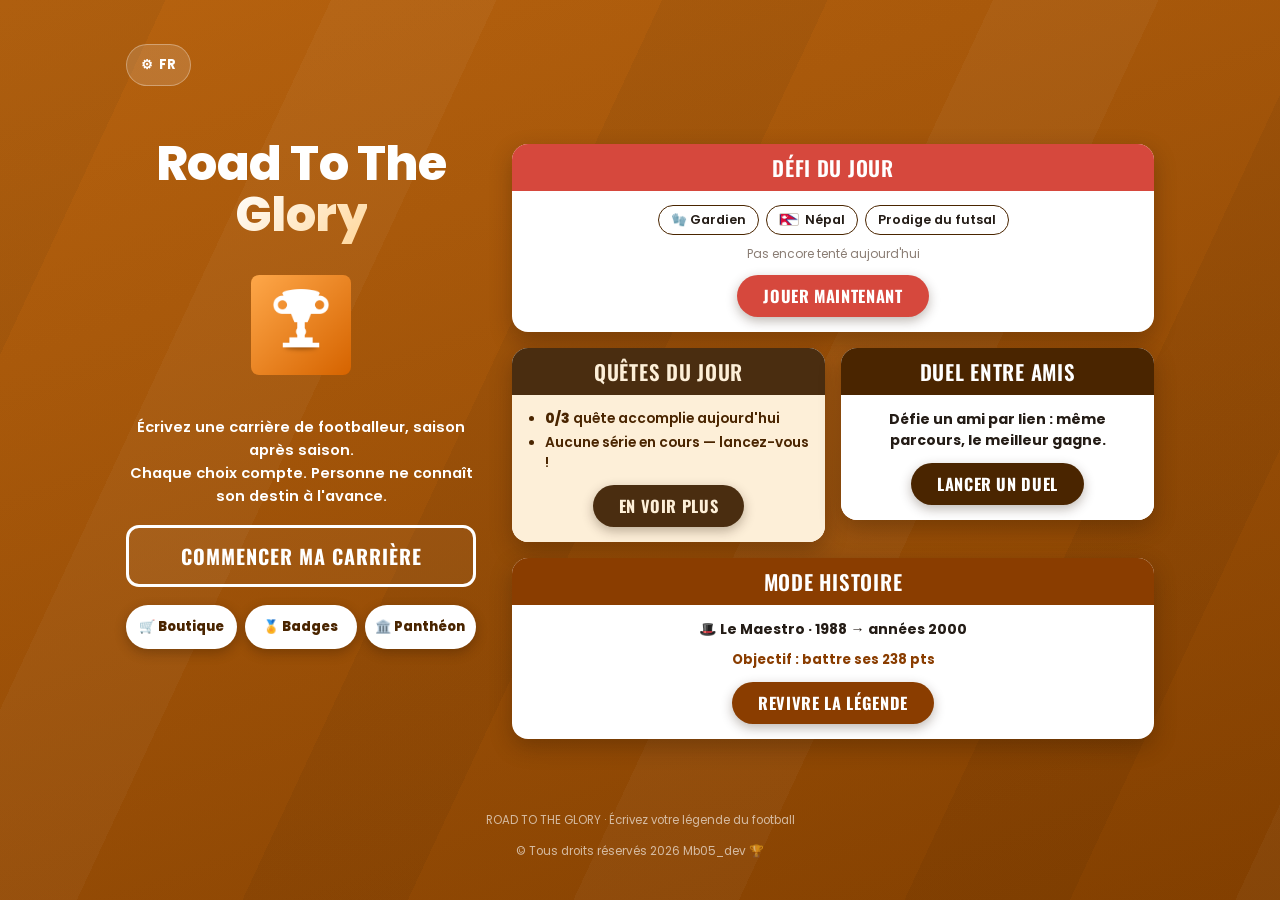
==== index.html @ d329d044 "Add icon image to homepage and update color scheme in CSS" ====
<!DOCTYPE html>
<html lang="fr">
<head>
<meta charset="UTF-8" />
<meta name="viewport" content="width=device-width, initial-scale=1.0, maximum-scale=1, user-scalable=no" />
<title>Road To The Glory — Écrivez votre légende du football</title>
<meta name="description" content="Road To The Glory : un jeu de carrière de footballeur où chaque choix compte. Écrivez votre légende saison après saison — transferts, Ballon d'Or, Coupe du Monde. Gratuit, dans votre navigateur." />
<meta name="theme-color" content="#B35900" />

<meta http-equiv="Content-Security-Policy" content="
  default-src 'self';
  script-src 'self';
  style-src 'self' 'unsafe-inline';
  img-src 'self' data: blob:;
  font-src 'self';
  connect-src 'self' https://*.supabase.co wss://*.supabase.co;
  manifest-src 'self';
  worker-src 'self';
  object-src 'none';
  base-uri 'none';
  form-action 'none';
" />
<meta name="referrer" content="strict-origin-when-cross-origin" />

<!-- Open Graph (Facebook, WhatsApp, LinkedIn, Discord…) -->
<meta property="og:type" content="website" />
<meta property="og:site_name" content="Road To The Glory" />
<meta property="og:title" content="Road To The Glory — Écrivez votre légende du football" />
<meta property="og:description" content="Un jeu de carrière de footballeur où chaque choix compte. Écrivez votre légende : transferts, Ballon d'Or, Coupe du Monde. Jouez gratuitement." />
<meta property="og:locale" content="fr_FR" />

<!-- Twitter / X -->
<meta name="twitter:card" content="summary_large_image" />
<meta name="twitter:title" content="Road To The Glory — Écrivez votre légende du football" />
<meta name="twitter:description" content="Un jeu de carrière de footballeur où chaque choix compte. Transferts, Ballon d'Or, Coupe du Monde — écrivez votre légende." />

<!-- Icônes & PWA -->
<link rel="icon" type="image/svg+xml" href="favicon.svg" />
<link rel="apple-touch-icon" href="src/img/icon-512.png" />
<link rel="manifest" href="site.webmanifest" />

<!-- Polices auto-hébergées : les @font-face sont dans style.css, plus aucun
     appel à fonts.googleapis.com. On précharge les deux graisses visibles au
     premier écran (titre Oswald · texte Poppins) pour éviter tout FOUT. -->
<link rel="preload" href="src/fonts/poppins-400-latin.woff2" as="font" type="font/woff2" crossorigin />
<link rel="preload" href="src/fonts/oswald-600-latin.woff2" as="font" type="font/woff2" crossorigin />

<link rel="stylesheet" href="style.css?v=12.00" />
</head>
<body>
<div id="app">

  <!-- ============ ÉCRAN ACCUEIL ============ -->
  <section id="screen-home" class="screen active">
    <!-- Compte + langue : rangée à part, AU-DESSUS de tout le reste (titre ET
         cartes), en flux normal — pas en position:absolute par-dessus le
         titre (un titre large y passait dessous au lieu d'être repoussé). Le
         titre reste ainsi aligné avec le haut de la carte Défi du jour,
         comme avant. -->
    <div class="home-topbar">
      <div class="lang-switch" id="lang-switch">
        <button class="lang-fab" id="btn-lang" aria-haspopup="true" aria-expanded="false" aria-label="Langue" title="Langue">⚙ <span id="lang-current">FR</span></button>
        <div class="lang-menu" id="lang-menu" hidden>
          <p class="lang-menu-label">Langue</p>
          <div class="lang-options">
            <button class="lang-opt active" data-lang="fr" aria-pressed="true">FR</button>
            <button class="lang-opt" data-lang="en" aria-pressed="false">EN</button>
          </div>
        </div>
      </div>
      <button class="account-fab" id="btn-account" style="display:none" aria-label="Mon compte" title="Mon compte">👤</button>
    </div>
    <!-- .home-side / .home-cards : wrappers de MISE EN PAGE uniquement. En mobile
         ils sont neutralisés (display: contents) → rendu strictement identique à
         une colonne unique. En desktop (≥900px) ils forment 2 colonnes. -->
    <div class="home-wrap">
      <div class="home-side">
        <h1 class="title" id="home-title">Road To The <span class="wm-glory">Glory</span></h1>
        <p><img src="/src/img/icon-512.png" alt="" style="border-radius: 8%;" height="100px"></p>
        <p class="tagline">Écrivez une carrière de footballeur, saison après saison.<br/>Chaque choix compte. Personne ne connaît son destin à l'avance.</p>
        <!-- Compteur communautaire (total anonyme). Placé sous l'accroche : il
             sert de preuve sociale avant le bouton de départ, pas de bilan en
             fin de page. Reste vide tant qu'il n'y a rien à montrer. -->
        <p class="home-global" id="home-global"></p>
        <button class="btn btn-primary" id="btn-resume" style="display:none"></button>
        <button class="btn btn-primary" id="btn-start">Commencer ma carrière</button>
        <div class="home-links">
          <button class="btn-link" id="btn-shop">🛒 Boutique</button>
          <button class="btn-link" id="btn-badges">🏅 Badges</button>
          <button class="btn-link" id="btn-pantheon">🏛️ Panthéon</button>
        </div>
      </div>
      <div class="home-cards">
        <div class="daily-panel" id="daily-panel"></div>
        <!-- Compétition en ligne (visible seulement si le compte est configuré). -->
        <div class="online-group" id="online-group" hidden>
          <p class="online-label">🌐 Compétition en ligne</p>
          <div class="online-nav">
            <button class="online-btn" id="btn-leaderboard">🏆 Classement mondial</button>
            <button class="online-btn" id="btn-social">👥 Amis &amp; Duels</button>
            <button class="online-btn" id="btn-room">🏟️ Salle</button>
          </div>
        </div>
        <div class="quest-panel" id="quest-panel"></div>
        <div class="duel-panel" id="duel-panel"></div>
        <div class="story-panel" id="story-panel"></div>
      </div>
      <p class="home-meta" id="home-meta"></p>
    </div>
    <p class="brand-credit" id="brand-credit"></p>
    <a class="github-link" href=""  target="_blank" rel="noopener" >
      <span>&copy; Tous droits réservés 2026 Mb05_dev 🏆</span>
    </a>
  </section>

  <!-- ============ ÉCRAN BADGES ============ -->
  <section id="screen-badges" class="screen">
    <h2 class="screen-title">Badges</h2>
    <p class="screen-sub" id="badge-meta">Vos exploits à travers toutes vos carrières.</p>
    <div class="badge-grid" id="badge-grid"></div>
    <button class="btn btn-secondary screen-back" id="btn-badges-back">← Retour</button>
  </section>

  <!-- ============ ÉCRAN QUÊTES ============ -->
  <section id="screen-quests" class="screen">
    <h2 class="screen-title">Quêtes</h2>
    <div class="quest-hero" id="quest-hero"></div>
    <div class="quest-screen-body" id="quest-screen-body"></div>
    <button class="btn btn-secondary screen-back" id="btn-quests-back">← Retour</button>
  </section>

  <!-- ============ ÉCRAN PANTHÉON ============ -->
  <section id="screen-pantheon" class="screen">
    <h2 class="screen-title">Panthéon</h2>
    <p class="screen-sub">Les légendes que vous avez écrites.</p>
    <div class="pantheon-sort" id="pantheon-sort"></div>
    <div class="pantheon-list" id="pantheon-list"></div>
    <button class="btn btn-secondary screen-back" id="btn-pantheon-back">← Retour</button>
  </section>

  <!-- ============ ÉCRAN BOUTIQUE (jetons) ============ -->
  <section id="screen-shop" class="screen">
    <h2 class="screen-title">Boutique</h2>
    <div class="shop-balance" id="shop-balance"></div>
    <p class="screen-sub shop-intro">Gagnez des <strong>jetons</strong> en accomplissant des quêtes. Dépensez-les pour débloquer des avantages, puis équipez-en jusqu'à 2 pour vos prochaines carrières. <em>Le Défi du jour les ignore : il reste équitable pour tous.</em></p>
    <div class="shop-list" id="shop-list"></div>
    <button class="btn btn-secondary screen-back" id="btn-shop-back">← Retour</button>
  </section>

  <!-- ============ ÉCRAN DUEL (défi entre amis) ============ -->
  <section id="screen-duel" class="screen">
    <h2 class="screen-title">Défi entre amis</h2>
    <div class="duel-body" id="duel-body"></div>
  </section>

  <!-- ============ ÉCRAN HISTOIRES (légendes masquées) ============ -->
  <section id="screen-story" class="screen">
    <h2 class="screen-title">Mode Histoire</h2>
    <p class="screen-sub">Revivez une carrière de légende — et essayez de faire mieux qu'elle.</p>
    <div class="story-list" id="story-list"></div>
    <button class="btn btn-secondary screen-back" id="btn-story-back">← Retour</button>
  </section>

  <!-- ============ CRÉATION : NATIONALITÉ ============ -->
  <section id="screen-nationality" class="screen">
    <p class="setup-steps"><span class="step-dot active"></span><span class="step-dot"></span><span class="step-dot"></span><span class="step-dot"></span><span class="step-dot"></span><span class="step-dot"></span></p>
    <div class="title-row"><h2 class="screen-title" id="nationality-title">Votre nationalité</h2><button class="dice-btn creation-random" title="Choisir au hasard sur cet écran" aria-label="Choisir au hasard">🎲</button></div>
    <p class="screen-sub" id="nationality-sub">Choisissez d'abord un continent.</p>
    <div class="grid-cards" id="nationality-grid"></div>
    <div class="creation-top">
      <button class="btn btn-secondary creation-back">← Retour</button>
      <button class="btn btn-random-all creation-random-all" title="Tirer tout le profil au hasard">🎲 Tout aléatoire</button>
    </div>
  </section>

  <!-- ============ CRÉATION : POSTE ============ -->
  <section id="screen-position" class="screen">
    <p class="setup-steps"><span class="step-dot done"></span><span class="step-dot active"></span><span class="step-dot"></span><span class="step-dot"></span><span class="step-dot"></span><span class="step-dot"></span></p>
    <div class="title-row"><h2 class="screen-title">Votre poste</h2><button class="dice-btn creation-random" title="Choisir au hasard sur cet écran" aria-label="Choisir au hasard">🎲</button></div>
    <p class="screen-sub">Il façonnera vos statistiques, vos événements et votre légende.</p>
    <div class="list-cards" id="position-list"></div>
    <div class="creation-top">
      <button class="btn btn-secondary creation-back">← Retour</button>
      <button class="btn btn-random-all creation-random-all" title="Tirer tout le profil au hasard">🎲 Tout aléatoire</button>
    </div>
  </section>

  <!-- ============ CRÉATION : ORIGINE ============ -->
  <section id="screen-origin" class="screen">
    <p class="setup-steps"><span class="step-dot done"></span><span class="step-dot done"></span><span class="step-dot active"></span><span class="step-dot"></span><span class="step-dot"></span><span class="step-dot"></span></p>
    <div class="title-row"><h2 class="screen-title">Votre origine</h2><button class="dice-btn creation-random" title="Choisir au hasard sur cet écran" aria-label="Choisir au hasard">🎲</button></div>
    <p class="screen-sub">D'où venez-vous, avant les projecteurs ?</p>
    <div class="list-cards" id="origin-list"></div>
    <div class="creation-top">
      <button class="btn btn-secondary creation-back">← Retour</button>
      <button class="btn btn-random-all creation-random-all" title="Tirer tout le profil au hasard">🎲 Tout aléatoire</button>
    </div>
  </section>

  <!-- ============ CRÉATION : HYGIÈNE DE VIE ============ -->
  <section id="screen-lifestyle" class="screen">
    <p class="setup-steps"><span class="step-dot done"></span><span class="step-dot done"></span><span class="step-dot done"></span><span class="step-dot active"></span><span class="step-dot"></span><span class="step-dot"></span></p>
    <div class="title-row"><h2 class="screen-title">Votre adolescence</h2><button class="dice-btn creation-random" title="Choisir au hasard sur cet écran" aria-label="Choisir au hasard">🎲</button></div>
    <p class="screen-sub">Le mode de vie qui forgera votre discipline… et votre réputation.</p>
    <p class="daily-reminder" id="daily-reminder" hidden></p>
    <div class="list-cards" id="lifestyle-list"></div>
    <div class="creation-top">
      <button class="btn btn-secondary creation-back">← Retour</button>
      <button class="btn btn-random-all creation-random-all" title="Tirer tout le profil au hasard">🎲 Tout aléatoire</button>
    </div>
  </section>

  <!-- ============ CRÉATION : ENTOURAGE ============ -->
  <section id="screen-entourage" class="screen">
    <p class="setup-steps"><span class="step-dot done"></span><span class="step-dot done"></span><span class="step-dot done"></span><span class="step-dot done"></span><span class="step-dot active"></span><span class="step-dot"></span></p>
    <div class="title-row"><h2 class="screen-title">Votre entourage</h2><button class="dice-btn creation-random" title="Choisir au hasard sur cet écran" aria-label="Choisir au hasard">🎲</button></div>
    <p class="screen-sub">Qui gère vos intérêts avant même votre premier contrat ?</p>
    <div class="list-cards" id="entourage-list"></div>
    <div class="creation-top">
      <button class="btn btn-secondary creation-back">← Retour</button>
      <button class="btn btn-random-all creation-random-all" title="Tirer tout le profil au hasard">🎲 Tout aléatoire</button>
    </div>
  </section>

  <!-- ============ CRÉATION : CENTRES DE FORMATION INTÉRESSÉS ============ -->
  <section id="screen-academy" class="screen">
    <p class="setup-steps"><span class="step-dot done"></span><span class="step-dot done"></span><span class="step-dot done"></span><span class="step-dot done"></span><span class="step-dot done"></span><span class="step-dot active"></span></p>
    <div class="title-row"><h2 class="screen-title">Les clubs vous ont repéré</h2><button class="dice-btn creation-random" title="Choisir au hasard sur cet écran" aria-label="Choisir au hasard">🎲</button></div>
    <p class="screen-sub" id="academy-sub">Les recruteurs ont observé votre profil.</p>
    <div class="list-cards" id="academy-list"></div>
    <div class="creation-top">
      <button class="btn btn-secondary creation-back">← Retour</button>
      <button class="btn btn-random-all creation-random-all" title="Tirer tout le profil au hasard">🎲 Tout aléatoire</button>
    </div>
  </section>

  <!-- ============ ÉCRAN JEU ============ -->
  <section id="screen-game" class="screen">
    <header class="game-header">
      <div class="hh-item hh-player" id="hh-player">—</div>
      <div class="hh-item" id="hh-age">16 ans</div>
      <div class="hh-item hh-club" id="hh-club">—</div>
    </header>

    <div class="game-subheader">
      <div class="sub-item ovr-badge" title="Niveau général"><span id="hh-pos">⚽</span><span id="hh-ovr">50</span></div>
      <div class="sub-item" id="hh-money" title="Fortune">0 M€</div>
      <div class="sub-item rep-stars" id="hh-rep" title="Réputation">★☆☆☆☆</div>
      <button class="sub-item profile-toggle" id="profile-toggle" title="Profil complet">📋</button>
      <!-- Menu en jeu : accès aux écrans annexes et retour à l'accueil. La
           carrière est sauvegardée avant de quitter, donc toujours reprenable. -->
      <div class="menu-wrap">
        <button class="sub-item menu-toggle" id="menu-toggle" title="Menu" aria-haspopup="true" aria-expanded="false">☰</button>
        <div class="game-menu" id="game-menu" hidden role="menu">
          <button class="gm-item" data-go="screen-badges" role="menuitem">🏅 Badges</button>
          <button class="gm-item" data-go="screen-quests" role="menuitem">🎯 Quêtes</button>
          <button class="gm-item" data-go="screen-pantheon" role="menuitem">🏛️ Panthéon</button>
          <button class="gm-item" data-go="screen-shop" role="menuitem">🛒 Boutique</button>
          <button class="gm-item gm-home" id="gm-home" role="menuitem">🏠 Retour à l'accueil</button>
          <p class="gm-note">Votre carrière est sauvegardée.</p>
        </div>
      </div>
    </div>

    <div class="gauges">
      <div class="gauge"><span class="gauge-label">Forme</span><div class="gauge-bar"><div class="gauge-fill gauge-form" id="gauge-form-fill"></div></div></div>
      <div class="gauge"><span class="gauge-label">Moral</span><div class="gauge-bar"><div class="gauge-fill gauge-moral" id="gauge-moral-fill"></div></div></div>
    </div>

    <!-- Profil complet en direct : mêmes rubriques que la fiche finale,
         réparties en onglets pour rester lisibles pendant la partie. -->
    <div class="profile-panel" id="profile-panel">
      <div class="ptabs" id="profile-tabs" role="tablist">
        <button class="ptab active" data-ptab="stats" role="tab" aria-selected="true">Statistiques</button>
        <button class="ptab" data-ptab="palmares" role="tab" aria-selected="false">Palmarès</button>
        <button class="ptab" data-ptab="awards" role="tab" aria-selected="false">Distinctions</button>
        <button class="ptab" data-ptab="path" role="tab" aria-selected="false">Parcours</button>
        <button class="ptab" data-ptab="room" role="tab" aria-selected="false" id="ptab-room" style="display:none">🏟️ Salle</button>
      </div>

      <div class="ppane active" id="ppane-stats" role="tabpanel">
        <div id="profile-bars"></div>
        <p class="profile-meta" id="profile-meta"></p>
      </div>

      <div class="ppane" id="ppane-palmares" role="tabpanel">
        <div class="pc-trophies" id="profile-trophies"></div>
      </div>

      <div class="ppane" id="ppane-awards" role="tabpanel">
        <p class="pc-section-label">Traits</p>
        <div class="profile-traits" id="profile-traits"></div>
        <p class="pc-section-label profile-awards-label">Distinctions individuelles</p>
        <div id="profile-awards"></div>
      </div>

      <div class="ppane" id="ppane-path" role="tabpanel">
        <div class="pc-stats" id="profile-summary"></div>
        <p class="pc-section-label">Valeur marchande</p>
        <div class="pc-mvchart" id="profile-mvchart"></div>
        <p class="pc-section-label">Le chemin parcouru</p>
        <div class="pc-path" id="profile-path"></div>
      </div>

      <div class="ppane" id="ppane-room" role="tabpanel">
        <div id="profile-room"></div>
      </div>
    </div>

    <div class="age-progress"><div class="age-progress-fill" id="age-progress-fill"></div></div>

    <div class="card-stage">
      <div class="game-card" id="game-card"></div>
    </div>
  </section>

  <!-- ============ ÉCRAN FICHE FINALE ============ -->
  <section id="screen-final" class="screen">
    <div class="player-card" id="final-card">
      <div class="confetti-layer" id="confetti-layer"></div>
      <div class="pc-top">
        <span id="final-flag">🏳️</span>
        <span id="final-age">Retraité</span>
      </div>
      <p class="pc-tier" id="final-tier">CARTE</p>
      <div class="fut-head">
        <div class="fut-left">
          <span class="pc-ovr" id="final-ovr">—</span>
          <span class="fut-pos" id="final-pos">ATT</span>
          <img class="fut-flag" id="final-flag-img" alt="" style="display:none" />
        </div>
        <div class="fut-right">
          <h2 class="pc-name" id="final-title">Carrière terminée</h2>
          <p class="pc-nickname" id="final-nickname"></p>
          <p class="pc-club" id="final-club"></p>
          <p class="pc-trajectory" id="final-trajectory"></p>
          <p class="pc-percentile" id="final-percentile"></p>
        </div>
      </div>
      <div class="pc-traits" id="final-traits"></div>

      <div class="xp-banner" id="final-xp" style="display:none"></div>

      <p class="pc-section-label">Statistiques</p>
      <div class="pc-stats" id="final-stats"></div>

      <p class="pc-section-label">Valeur marchande</p>
      <div class="pc-mvchart" id="final-mvchart"></div>

      <p class="pc-section-label">Palmarès</p>
      <div class="pc-trophies" id="final-trophies"></div>

      <p class="pc-section-label" id="final-awards-label">Distinctions individuelles</p>
      <div class="pc-trophies" id="final-awards"></div>

      <!-- Meilleur parcours par compétition de sélection. Masqué si le joueur
           n'a jamais été international. -->
      <p class="pc-section-label" id="final-natruns-label">Parcours en sélection</p>
      <div class="pc-trophies" id="final-natruns"></div>

      <p class="pc-section-label">Parcours</p>
      <div class="pc-path" id="final-path"></div>

      <button class="btn-link seasons-toggle" id="seasons-toggle">📅 Voir la carrière saison par saison</button>
      <div class="pc-seasons" id="final-seasons" style="display:none"></div>

      <p class="pc-section-label">Face à face</p>
      <div class="rival-compare" id="rival-compare"></div>
      <p class="rival-verdict" id="rival-verdict"></p>

      <p class="pc-story" id="final-story"></p>
      <p class="pc-untaken" id="final-untaken"></p>
      <p class="badge-unlock-note" id="final-badge-note"></p>
      <p class="badge-unlock-note quest-note" id="final-quest-note"></p>
      <p class="badge-unlock-note daily-note" id="final-daily-note" style="display:none"></p>
      <p class="badge-unlock-note jeton-note" id="final-jeton-note" style="display:none"></p>
      <p class="badge-unlock-note legend-note" id="final-legend-note" style="display:none"></p>
    </div>
    <div class="final-actions">
      <button class="btn btn-secondary" id="btn-share">📤 Partager</button>
      <button class="btn btn-secondary" id="btn-download">💾 Ma fiche</button>
      <button class="btn btn-secondary" id="btn-duel-share" style="display:none">🆚 Défier un ami</button>
    </div>
    <button class="btn btn-primary" id="btn-replay">Rejouer une carrière</button>
  </section>

</div>

<!-- Modale de confirmation maison (remplace window.confirm). Générique :
     titre, message et libellés remplis par game.js (confirmModal). -->
<div class="modal-overlay" id="modal-overlay" hidden>
  <div class="modal-box" role="dialog" aria-modal="true" aria-labelledby="modal-title">
    <p class="modal-icon" id="modal-icon">⚠️</p>
    <h3 class="modal-title" id="modal-title"></h3>
    <p class="modal-message" id="modal-message"></p>
    <div class="modal-actions">
      <button class="btn-modal btn-modal-cancel" id="modal-cancel">Annuler</button>
      <button class="btn-modal btn-modal-confirm" id="modal-confirm">Confirmer</button>
    </div>
  </div>
</div>

<!-- Contenu du jeu. Les trois gros catalogues sont autonomes et chargés AVANT
     data.js, qui les recense dans son bloc d'export Node. -->
<script src="data-clubs.js?v=12.00"></script>
<script src="data-moments.js?v=12.00"></script>
<script src="data-events.js?v=12.00"></script>
<script src="data.js?v=12.00"></script>
<script src="engine.js?v=12.00"></script>
<script src="game.js?v=12.00"></script>
<!-- Module annexe : export de la fiche en image + partage. Doit suivre game.js (il lit window.OE). -->
<script src="game-card.js?v=12.00"></script>
<!-- Traduction. Le pack de contenu pèse 363 ko : il n'est chargé QUE si la
     langue anglaise est retenue — un joueur francophone ne le télécharge
     jamais. document.write est ici volontaire : il garantit que le pack est
     en place AVANT i18n.js, qui traduit les données dès son exécution. -->
<script src="i18n-boot.js?v=12.00"></script>
<script src="i18n.js?v=12.00"></script>
<!-- Compte & sauvegarde cloud (optionnel, désactivé tant que supabase-config.js est vide) -->
<script src="src/vendor/supabase.js?v=12.00"></script>
<script src="src/supabase-config.js?v=12.00"></script>
<script src="src/badwords.js?v=12.00"></script>
<script src="account.js?v=12.00"></script>
<script src="room.js?v=12.00"></script>
<script src="sw-register.js?v=12.00"></script>
</body>
</html>
---- style.css ----
/* --- Polices auto-hébergées (Oswald + Poppins, licence SIL OFL) ---
   Plus aucun appel à fonts.googleapis.com : rendu immédiat (font-display:swap),
   zéro dépendance externe, fonctionne hors-ligne. Fichiers dans src/fonts/. */

@font-face {
  font-family: 'Oswald';
  font-style: normal;
  font-weight: 500;
  font-display: swap;
  src: url("src/fonts/oswald-500-latin-ext.woff2") format("woff2");
  unicode-range: U+0100-02BA, U+02BD-02C5, U+02C7-02CC, U+02CE-02D7, U+02DD-02FF, U+0304, U+0308, U+0329, U+1D00-1DBF, U+1E00-1E9F, U+1EF2-1EFF, U+2020, U+20A0-20AB, U+20AD-20C0, U+2113, U+2C60-2C7F, U+A720-A7FF;
}

@font-face {
  font-family: 'Oswald';
  font-style: normal;
  font-weight: 500;
  font-display: swap;
  src: url("src/fonts/oswald-500-latin.woff2") format("woff2");
  unicode-range: U+0000-00FF, U+0131, U+0152-0153, U+02BB-02BC, U+02C6, U+02DA, U+02DC, U+0304, U+0308, U+0329, U+2000-206F, U+20AC, U+2122, U+2191, U+2193, U+2212, U+2215, U+FEFF, U+FFFD;
}

@font-face {
  font-family: 'Oswald';
  font-style: normal;
  font-weight: 600;
  font-display: swap;
  src: url("src/fonts/oswald-600-latin-ext.woff2") format("woff2");
  unicode-range: U+0100-02BA, U+02BD-02C5, U+02C7-02CC, U+02CE-02D7, U+02DD-02FF, U+0304, U+0308, U+0329, U+1D00-1DBF, U+1E00-1E9F, U+1EF2-1EFF, U+2020, U+20A0-20AB, U+20AD-20C0, U+2113, U+2C60-2C7F, U+A720-A7FF;
}

@font-face {
  font-family: 'Oswald';
  font-style: normal;
  font-weight: 600;
  font-display: swap;
  src: url("src/fonts/oswald-600-latin.woff2") format("woff2");
  unicode-range: U+0000-00FF, U+0131, U+0152-0153, U+02BB-02BC, U+02C6, U+02DA, U+02DC, U+0304, U+0308, U+0329, U+2000-206F, U+20AC, U+2122, U+2191, U+2193, U+2212, U+2215, U+FEFF, U+FFFD;
}

@font-face {
  font-family: 'Oswald';
  font-style: normal;
  font-weight: 700;
  font-display: swap;
  src: url("src/fonts/oswald-700-latin-ext.woff2") format("woff2");
  unicode-range: U+0100-02BA, U+02BD-02C5, U+02C7-02CC, U+02CE-02D7, U+02DD-02FF, U+0304, U+0308, U+0329, U+1D00-1DBF, U+1E00-1E9F, U+1EF2-1EFF, U+2020, U+20A0-20AB, U+20AD-20C0, U+2113, U+2C60-2C7F, U+A720-A7FF;
}

@font-face {
  font-family: 'Oswald';
  font-style: normal;
  font-weight: 700;
  font-display: swap;
  src: url("src/fonts/oswald-700-latin.woff2") format("woff2");
  unicode-range: U+0000-00FF, U+0131, U+0152-0153, U+02BB-02BC, U+02C6, U+02DA, U+02DC, U+0304, U+0308, U+0329, U+2000-206F, U+20AC, U+2122, U+2191, U+2193, U+2212, U+2215, U+FEFF, U+FFFD;
}

@font-face {
  font-family: 'Poppins';
  font-style: italic;
  font-weight: 400;
  font-display: swap;
  src: url("src/fonts/poppins-400i-latin-ext.woff2") format("woff2");
  unicode-range: U+0100-02BA, U+02BD-02C5, U+02C7-02CC, U+02CE-02D7, U+02DD-02FF, U+0304, U+0308, U+0329, U+1D00-1DBF, U+1E00-1E9F, U+1EF2-1EFF, U+2020, U+20A0-20AB, U+20AD-20C0, U+2113, U+2C60-2C7F, U+A720-A7FF;
}

@font-face {
  font-family: 'Poppins';
  font-style: italic;
  font-weight: 400;
  font-display: swap;
  src: url("src/fonts/poppins-400i-latin.woff2") format("woff2");
  unicode-range: U+0000-00FF, U+0131, U+0152-0153, U+02BB-02BC, U+02C6, U+02DA, U+02DC, U+0304, U+0308, U+0329, U+2000-206F, U+20AC, U+2122, U+2191, U+2193, U+2212, U+2215, U+FEFF, U+FFFD;
}

@font-face {
  font-family: 'Poppins';
  font-style: normal;
  font-weight: 400;
  font-display: swap;
  src: url("src/fonts/poppins-400-latin-ext.woff2") format("woff2");
  unicode-range: U+0100-02BA, U+02BD-02C5, U+02C7-02CC, U+02CE-02D7, U+02DD-02FF, U+0304, U+0308, U+0329, U+1D00-1DBF, U+1E00-1E9F, U+1EF2-1EFF, U+2020, U+20A0-20AB, U+20AD-20C0, U+2113, U+2C60-2C7F, U+A720-A7FF;
}

@font-face {
  font-family: 'Poppins';
  font-style: normal;
  font-weight: 400;
  font-display: swap;
  src: url("src/fonts/poppins-400-latin.woff2") format("woff2");
  unicode-range: U+0000-00FF, U+0131, U+0152-0153, U+02BB-02BC, U+02C6, U+02DA, U+02DC, U+0304, U+0308, U+0329, U+2000-206F, U+20AC, U+2122, U+2191, U+2193, U+2212, U+2215, U+FEFF, U+FFFD;
}

@font-face {
  font-family: 'Poppins';
  font-style: normal;
  font-weight: 600;
  font-display: swap;
  src: url("src/fonts/poppins-600-latin-ext.woff2") format("woff2");
  unicode-range: U+0100-02BA, U+02BD-02C5, U+02C7-02CC, U+02CE-02D7, U+02DD-02FF, U+0304, U+0308, U+0329, U+1D00-1DBF, U+1E00-1E9F, U+1EF2-1EFF, U+2020, U+20A0-20AB, U+20AD-20C0, U+2113, U+2C60-2C7F, U+A720-A7FF;
}

@font-face {
  font-family: 'Poppins';
  font-style: normal;
  font-weight: 600;
  font-display: swap;
  src: url("src/fonts/poppins-600-latin.woff2") format("woff2");
  unicode-range: U+0000-00FF, U+0131, U+0152-0153, U+02BB-02BC, U+02C6, U+02DA, U+02DC, U+0304, U+0308, U+0329, U+2000-206F, U+20AC, U+2122, U+2191, U+2193, U+2212, U+2215, U+FEFF, U+FFFD;
}

@font-face {
  font-family: 'Poppins';
  font-style: normal;
  font-weight: 700;
  font-display: swap;
  src: url("src/fonts/poppins-700-latin-ext.woff2") format("woff2");
  unicode-range: U+0100-02BA, U+02BD-02C5, U+02C7-02CC, U+02CE-02D7, U+02DD-02FF, U+0304, U+0308, U+0329, U+1D00-1DBF, U+1E00-1E9F, U+1EF2-1EFF, U+2020, U+20A0-20AB, U+20AD-20C0, U+2113, U+2C60-2C7F, U+A720-A7FF;
}

@font-face {
  font-family: 'Poppins';
  font-style: normal;
  font-weight: 700;
  font-display: swap;
  src: url("src/fonts/poppins-700-latin.woff2") format("woff2");
  unicode-range: U+0000-00FF, U+0131, U+0152-0153, U+02BB-02BC, U+02C6, U+02DA, U+02DC, U+0304, U+0308, U+0329, U+2000-206F, U+20AC, U+2122, U+2191, U+2193, U+2212, U+2215, U+FEFF, U+FFFD;
}

@font-face {
  font-family: 'Poppins';
  font-style: normal;
  font-weight: 800;
  font-display: swap;
  src: url("src/fonts/poppins-800-latin-ext.woff2") format("woff2");
  unicode-range: U+0100-02BA, U+02BD-02C5, U+02C7-02CC, U+02CE-02D7, U+02DD-02FF, U+0304, U+0308, U+0329, U+1D00-1DBF, U+1E00-1E9F, U+1EF2-1EFF, U+2020, U+20A0-20AB, U+20AD-20C0, U+2113, U+2C60-2C7F, U+A720-A7FF;
}

@font-face {
  font-family: 'Poppins';
  font-style: normal;
  font-weight: 800;
  font-display: swap;
  src: url("src/fonts/poppins-800-latin.woff2") format("woff2");
  unicode-range: U+0000-00FF, U+0131, U+0152-0153, U+02BB-02BC, U+02C6, U+02DA, U+02DC, U+0304, U+0308, U+0329, U+2000-206F, U+20AC, U+2122, U+2191, U+2193, U+2212, U+2215, U+FEFF, U+FFFD;
}

/* ============================================================
   ROAD TO THE GLORY — styles v8 (refonte "marque orange").
   Thème unique : fond orange de marque (#B35900, dérivé de #FF8200)
   à bandes diagonales, cartes blanches à en-têtes colorés, titres
   Oswald, textes Poppins.
   Les variables restent le contrat entre composants : les textes
   posés directement sur l'orange utilisent --on-green*, ceux posés
   sur les cartes blanches utilisent --text-*.
   Note de contraste : #FF8200 pur n'offre que ~2.5:1 sur blanc, trop
   faible pour du texte étendu sur toute la page. --green (fond plein
   écran) utilise donc une teinte plus profonde de la même famille
   (#B35900, ~4.8:1 avec du blanc) ; le #FF8200 exact demandé reste la
   couleur d'accent vive (--gold) : boutons, bordures, badges — bien
   plus visible ainsi que noyé dans un aplat de page.
   ============================================================ */
:root {
  --radius: 16px;
  --font: "Poppins", "Segoe UI", Roboto, Helvetica, Arial, sans-serif;
  --font-display: "Oswald", "Arial Narrow", "Segoe UI", sans-serif;
}

body {
  /* Marque */
  --green: #b35900;
  --green-deep: #8a4300;
  --green-ink: #4a2500;
  --gold: #ff8200;
  --gold-bright: #ffd699;
  --gold-deep: #8a3d00;
  --red: #d6483d;
  --brown: #4a2d10;
  --cream: #fdefd8;
  --blue: #2f6fd6;
  --blue-soft: #245cb8;

  /* Cartes blanches */
  --card-bg: #ffffff;
  --card-bg-2: #f7f4f1;
  --text-0: #241c16;
  --text-1: #5c5049;
  --text-2: #8a7d74;
  --accent: #b35900;
  --accent-soft: #cc6a00;
  --good: #23875a;
  --good-text: #23875a;
  --bad: #c1473b;
  --bad-text: #c1473b;
  --money: #9c5c00;
  --gold-soft: #a85a00;
  --panel: rgba(179, 89, 0, 0.06);
  --panel-2: rgba(179, 89, 0, 0.12);
  --line: rgba(74, 37, 0, 0.13);
  --line-strong: rgba(74, 37, 0, 0.24);
  --shadow: rgba(40, 20, 4, 0.3);

  /* Textes posés directement sur le fond orange */
  --on-green: #ffffff;
  --on-green-soft: rgba(255, 255, 255, 0.88);
  --on-green-faint: rgba(255, 255, 255, 0.62);
  --on-green-line: rgba(255, 255, 255, 0.32);
  --on-green-panel: rgba(255, 255, 255, 0.14);

  /* Niveaux de club — dégradé gris → orange vif, en écho au thème
     « Road to Glory » : plus on progresse, plus la couleur s'embrase. */
  --lvl-regional: #ff0000;
  --lvl-d4: #f2ff00;
  --lvl-d3: #33e81f;
  --lvl-d2: #0037ff;
  --lvl-d1: #9d00ff;
  --lvl-elite: #ff8001;

  background: linear-gradient(160deg, #4caf50 0%, #388e3c 100%);
}

/* Le fond vit sur une couche FIXE plein écran : bandes diagonales
   subtiles, aucune cassure au défilement. */
body::before {
  content: "";
  position: fixed;
  inset: 0;
  z-index: -1;
  background:
    linear-gradient(160deg, rgba(255, 255, 255, 0.06), rgba(0, 0, 0, 0.06)),
    repeating-linear-gradient(
      115deg,
      rgba(0, 0, 0, 0.05) 0 150px,
      rgba(0, 0, 0, 0) 150px 300px,
      rgba(255, 255, 255, 0.035) 300px 450px,
      rgba(0, 0, 0, 0) 450px 600px
    ),
    linear-gradient(160deg, var(--green) 0%, var(--green-deep) 100%);
}

* { box-sizing: border-box; }

html, body {
  margin: 0;
  padding: 0;
  height: 100%;
  font-family: var(--font);
  -webkit-tap-highlight-color: transparent;
}
body { color: var(--text-0); }

#app {
  max-width: 480px;
  margin: 0 auto;
  min-height: 100vh;
  padding: 20px 16px 40px;
  display: flex;
  flex-direction: column;
}

.screen {
  display: none;
  flex: 1;
  flex-direction: column;
  animation: fadeIn 0.4s ease;
}
.screen.active { display: flex; }

@keyframes fadeIn {
  from { opacity: 0; transform: translateY(8px); }
  to { opacity: 1; transform: translateY(0); }
}

/* ---------- Accueil ---------- */
.home-wrap {
  margin: auto;
  text-align: center;
  display: flex;
  flex-direction: column;
  align-items: center;
  gap: 18px;
  width: 100%;
}
.home-hero {
  width: min(88%, 350px);
  height: auto;
  filter: drop-shadow(0 10px 24px rgba(40, 20, 4, 0.35));
}
.title {
  font-size: clamp(2.3rem, 10vw, 3rem);
  font-weight: 800;
  letter-spacing: -0.01em;
  line-height: 1.08;
  color: var(--on-green);
  margin: -6px 0 0;
}
/* Mot « Glory » du titre : dégradé blanc → orange clair en fondu de texte,
   même procédé que .wc-champion (Coupe du Monde) pour rester cohérent avec
   le reste de la charte. */
.wm-glory {
  background: linear-gradient(135deg, #fff, var(--gold-bright));
  -webkit-background-clip: text;
  background-clip: text;
  color: transparent;
}
.tagline {
  color: var(--on-green);
  font-size: 0.92rem;
  font-weight: 600;
  line-height: 1.55;
  max-width: 360px;
  margin: 0;
}
.home-meta { color: var(--on-green-faint); font-size: 0.8rem; margin: 0; }
/* Compteur communautaire, sous l'accroche : preuve sociale avant le bouton de
   départ. Discret — c'est un repère, pas une information sur SA propre partie.
   :empty le fait disparaître entièrement tant qu'il n'a rien à dire, marges
   comprises : rien ne bouge à l'écran quand la valeur arrive du réseau. */
.home-global {
  color: var(--on-green-faint); font-size: 0.82rem; font-weight: 600;
  margin: 0 0 16px; opacity: 0.9;
}
.home-global:empty { display: none; }

/* Wrappers de mise en page de l'accueil : NEUTRALISÉS par défaut (mobile).
   display:contents fait disparaître la boîte — leurs enfants redeviennent des
   items directs de .home-wrap, donc le rendu mobile est inchangé au pixel près.
   Ils ne reprennent vie qu'en desktop (voir la media query plus bas). */
.home-side, .home-cards { display: contents; }

/* ---------- Cartes de l'accueil (défi / quêtes / duel) ----------
   Structure commune générée par game.js :
   .hc-head (bandeau coloré) + .hc-body (contenu + .hc-cta). */
.daily-panel, .quest-panel, .duel-panel, .story-panel {
  width: 100%;
  max-width: 400px;
  border-radius: var(--radius);
  overflow: hidden;
  background: var(--card-bg);
  box-shadow: 0 8px 22px var(--shadow);
  cursor: pointer;
  text-align: center;
  transition: transform 0.12s ease, box-shadow 0.12s ease;
}
.daily-panel:empty, .quest-panel:empty, .duel-panel:empty, .story-panel:empty { display: none; }
.daily-panel:hover, .quest-panel:hover, .duel-panel:hover, .story-panel:hover {
  transform: translateY(-2px);
  box-shadow: 0 12px 28px var(--shadow);
}
.daily-panel:active, .quest-panel:active, .duel-panel:active, .story-panel:active { transform: translateY(0); }

.hc-head {
  font-family: var(--font-display);
  font-weight: 600;
  font-size: 1.3rem;
  text-transform: uppercase;
  letter-spacing: 0.035em;
  color: #fff;
  padding: 8px 14px;
  display: flex;
  align-items: center;
  justify-content: center;
  gap: 10px;
}
.daily-panel .hc-head { background: var(--red); }
.quest-panel .hc-head { background: var(--brown); color: var(--cream); }
.duel-panel .hc-head { background: var(--green-ink); }
.story-panel .hc-head { background: var(--gold-deep); }

.hc-streak {
  font-family: var(--font);
  font-size: 0.72rem;
  font-weight: 800;
  background: rgba(255, 255, 255, 0.22);
  color: #fff;
  padding: 2px 9px;
  border-radius: 999px;
  letter-spacing: 0;
  white-space: nowrap;
}

.hc-body {
  padding: 14px 16px 15px;
  display: flex;
  flex-direction: column;
  align-items: center;
  gap: 10px;
}
.quest-panel .hc-body { background: var(--cream); }
.duel-panel .hc-body { background: var(--card-bg); }

.hc-cta {
  font-family: var(--font-display);
  font-weight: 700;
  font-size: 1.02rem;
  text-transform: uppercase;
  letter-spacing: 0.04em;
  color: #fff;
  padding: 9px 26px;
  border-radius: 999px;
  box-shadow: 0 4px 12px var(--shadow);
  margin-top: 2px;
}
.daily-panel .hc-cta { background: var(--red); }
.quest-panel .hc-cta { background: var(--brown); color: var(--cream); }
.duel-panel .hc-cta { background: var(--green-ink); }
.story-panel .hc-cta { background: var(--gold-deep); }

.hc-text { margin: 0; font-size: 0.88rem; font-weight: 700; color: #241c16; }
.story-best { font-size: 0.82rem; font-weight: 700; color: var(--gold-deep); }

/* ---------- Mode Histoire : écran des légendes ---------- */
.story-list {
  display: flex;
  flex-direction: column;
  gap: 14px;
  width: 100%;
  max-width: 460px;
}
.story-card {
  background: var(--card-bg);
  border-radius: var(--radius);
  box-shadow: 0 8px 22px var(--shadow);
  padding: 16px 18px;
  text-align: left;
  display: flex;
  flex-direction: column;
  gap: 10px;
}
.story-card.locked { opacity: 0.92; }
.story-head { display: flex; align-items: center; gap: 12px; }
.story-icon { font-size: 2.1rem; line-height: 1; }
.story-id { flex: 1; }
.story-alias {
  margin: 0;
  font-family: var(--font-display);
  font-size: 1.3rem;
  font-weight: 700;
  text-transform: uppercase;
  letter-spacing: 0.03em;
  color: var(--text-0);
}
.story-era { margin: 0; font-size: 0.78rem; font-weight: 600; color: var(--text-2); }
.story-cost, .story-free {
  font-size: 0.75rem;
  font-weight: 800;
  padding: 3px 10px;
  border-radius: 999px;
  white-space: nowrap;
}
.story-cost { background: var(--panel-2); color: var(--gold-deep); }
.story-free { background: rgba(35, 135, 90, 0.14); color: var(--good); }
.story-teaser { margin: 0; font-size: 0.88rem; color: var(--text-1); font-style: italic; }
.story-goal { margin: 0; font-size: 0.85rem; color: var(--text-0); }
.story-record { margin: 0; font-size: 0.85rem; color: var(--gold-deep); font-weight: 700; }

/* Percentile mondial + verdict de légende (fiche finale) */
.pc-percentile {
  margin: 4px 0 0;
  font-size: 0.8rem;
  font-weight: 700;
  color: var(--gold-soft);
}
.legend-note { color: var(--gold-deep); }
.legend-reveal {
  display: block;
  margin-top: 6px;
  font-weight: 500;
  font-style: italic;
  color: var(--text-1);
}
.legend-moments {
  display: block;
  margin-top: 6px;
  font-weight: 700;
  color: var(--gold-soft);
}

/* Série de quêtes : cycle de joker + prochain palier */
.streak-cycle-note {
  margin: 6px 0 0;
  font-size: 0.78rem;
  font-weight: 600;
  color: var(--text-1);
}
.streak-next {
  margin: 2px 0 8px;
  font-size: 0.85rem;
  font-weight: 700;
  color: var(--gold-deep);
}

.hc-lines {
  list-style: disc;
  margin: 0 auto;
  padding-left: 1.2em;
  text-align: left;
  font-size: 0.86rem;
  font-weight: 600;
  color: #4a2500;
  display: flex;
  flex-direction: column;
  gap: 4px;
}
.hc-lines strong { font-weight: 800; }

/* Chips du brief (défi du jour) */
.daily-brief { display: flex; flex-wrap: wrap; gap: 7px; justify-content: center; }
.daily-chip {
  font-size: 0.8rem;
  font-weight: 600;
  color: var(--text-0);
  background: #fff;
  border: 1.6px solid #4a2500;
  padding: 5px 12px;
  border-radius: 999px;
  display: inline-flex;
  align-items: center;
  gap: 6px;
}
.daily-best { font-size: 0.75rem; color: var(--text-2); }
.daily-best.done { color: var(--good-text); font-weight: 700; }

.daily-reminder {
  max-width: 420px;
  margin: -2px auto 14px;
  padding: 8px 12px;
  font-size: 0.8rem;
  color: var(--on-green);
  background: var(--on-green-panel);
  border: 1px solid var(--on-green-line);
  border-radius: 10px;
  text-align: center;
}
.daily-reminder[hidden] { display: none; }
.daily-note, .jeton-note { color: var(--gold-soft); font-weight: 700; }

/* ---------- Boutique (jetons) ---------- */
.shop-balance {
  display: flex;
  align-items: center;
  justify-content: center;
  gap: 8px;
  font-family: var(--font-display);
  font-size: 1.5rem;
  font-weight: 600;
  color: var(--on-green);
  margin: 4px 0 12px;
}
.shop-intro { max-width: 460px; margin-left: auto; margin-right: auto; }
.shop-intro em { color: var(--gold-bright); font-style: normal; }
.shop-list { display: flex; flex-direction: column; gap: 10px; max-width: 460px; margin: 14px auto 20px; width: 100%; }
.perk-card {
  display: flex;
  align-items: center;
  gap: 12px;
  background: var(--card-bg);
  border: 1px solid var(--line);
  border-radius: 14px;
  padding: 12px 14px;
  text-align: left;
  box-shadow: 0 4px 14px var(--shadow);
}
.perk-card.perk-equipped-card {
  border: 2px solid var(--gold);
  background: linear-gradient(135deg, rgba(255, 130, 0, 0.1), var(--card-bg));
}
.perk-icon { font-size: 1.7rem; flex-shrink: 0; }
.perk-body { flex: 1; min-width: 0; }
.perk-name { font-size: 0.92rem; font-weight: 800; color: var(--text-0); margin: 0 0 2px; }
.perk-desc { font-size: 0.76rem; color: var(--text-1); margin: 0; line-height: 1.4; }
.perk-side { flex-shrink: 0; display: flex; flex-direction: column; align-items: flex-end; gap: 5px; }
.perk-cost { font-size: 0.82rem; font-weight: 800; color: var(--gold-soft); white-space: nowrap; }
.perk-btn, .perk-equip {
  font-family: var(--font);
  font-size: 0.8rem;
  font-weight: 700;
  padding: 7px 14px;
  border-radius: 999px;
  cursor: pointer;
  white-space: nowrap;
  border: 1px solid var(--line-strong);
  transition: transform 0.12s ease, filter 0.12s ease, border-color 0.12s ease;
}
.perk-btn { background: linear-gradient(180deg, var(--gold-bright), var(--gold)); color: #241a06; border-color: transparent; }
.perk-btn:active, .perk-equip:active { transform: translateY(1px); }
.perk-btn:disabled {
  opacity: 0.45;
  cursor: not-allowed;
  background: var(--panel-2);
  color: var(--text-2);
  border-color: var(--line);
}
.perk-equip { background: transparent; color: var(--text-1); }
.perk-equip.on { background: linear-gradient(180deg, var(--gold-bright), var(--gold)); color: #241a06; border-color: transparent; }
.perk-equip:disabled { opacity: 0.45; cursor: not-allowed; }

/* ---------- Duel entre amis (écran) ---------- */
.duel-body { max-width: 460px; margin: 0 auto; width: 100%; }
.duel-intro-line { font-size: 1.15rem; text-align: center; margin: 6px 0 4px; color: var(--on-green); }
.duel-intro-line strong { color: var(--gold-bright); }
.duel-intro-sub {
  text-align: center;
  font-size: 0.85rem;
  color: var(--on-green);
  background: var(--on-green-panel);
  border-radius: 10px;
  padding: 8px 12px;
  margin: 0 0 14px;
}
.duel-intro-hint { text-align: center; font-size: 0.8rem; color: var(--on-green-faint); margin: 12px 0 18px; }
.duel-result-title {
  text-align: center;
  font-family: var(--font-display);
  font-size: 1.2rem;
  font-weight: 600;
  text-transform: uppercase;
  letter-spacing: 0.04em;
  color: var(--gold-bright);
  margin: 4px 0 14px;
}
.duel-body .rival-compare { margin-bottom: 10px; }
.duel-body .btn { width: 100%; margin-top: 10px; }
.duel-body .rival-verdict { color: var(--on-green-soft); }
.duel-note { text-align: center; font-size: 0.8rem; color: #ffe3c2; font-weight: 700; margin: 10px 0 0; min-height: 1em; }

/* ---------- Écran quêtes ---------- */
.quest-hero {
  width: 100%;
  max-width: 460px;
  margin: 0 auto 6px;
  background: var(--card-bg);
  border-radius: var(--radius);
  padding: 20px 16px 16px;
  box-shadow: 0 6px 20px var(--shadow);
  text-align: center;
}
.streak-flame { display: flex; flex-direction: column; align-items: center; gap: 1px; }
.streak-flame .sf-emoji {
  font-size: 2.5rem;
  line-height: 1;
  filter: grayscale(0.7) opacity(0.6);
}
.streak-flame.streak-alive .sf-emoji {
  filter: none;
  animation: flamePulse 1.6s ease-in-out infinite;
}
@keyframes flamePulse {
  0%, 100% { transform: scale(1); }
  50% { transform: scale(1.12); }
}
.sf-num { font-size: 2.6rem; font-weight: 900; color: var(--gold-soft); line-height: 1; }
.sf-unit { font-size: 0.76rem; color: var(--text-2); text-transform: uppercase; letter-spacing: 0.06em; }
.streak-dots { display: flex; justify-content: center; gap: 7px; margin: 12px 0 4px; }
.streak-dot {
  width: 12px; height: 12px; border-radius: 50%;
  background: var(--panel-2);
  border: 1px solid var(--line-strong);
  transition: background 0.2s ease;
}
.streak-dot.on { background: var(--gold); border-color: var(--gold); box-shadow: 0 0 8px rgba(255, 130, 0, 0.5); }
.quest-hero-stats {
  display: flex; justify-content: center; gap: 10px;
  margin-top: 14px; padding-top: 14px;
  border-top: 1px solid var(--line);
}
.qh-stat { display: flex; flex-direction: column; gap: 2px; flex: 1; }
.qh-val { font-size: 1.35rem; font-weight: 900; color: var(--text-0); }
.qh-lbl { font-size: 0.64rem; color: var(--text-2); text-transform: uppercase; letter-spacing: 0.05em; }

.quest-screen-body { width: 100%; max-width: 460px; margin: 0 auto; }
.quest-section-label {
  font-family: var(--font-display);
  font-size: 0.92rem;
  font-weight: 600;
  text-transform: uppercase;
  letter-spacing: 0.07em;
  color: var(--on-green);
  margin: 20px 0 8px;
}
.quest-card {
  display: flex;
  align-items: center;
  gap: 12px;
  background: var(--card-bg);
  border: 1px solid transparent;
  border-radius: 13px;
  padding: 12px 14px;
  margin-bottom: 8px;
  box-shadow: 0 4px 12px var(--shadow);
}
.quest-card-done {
  border-color: var(--good);
  background: linear-gradient(90deg, rgba(35, 135, 90, 0.13), var(--card-bg) 60%);
}
.qc-icon { font-size: 1.5rem; flex-shrink: 0; width: 28px; text-align: center; }
.qc-body { flex: 1; min-width: 0; }
.qc-name {
  margin: 0 0 2px;
  font-size: 0.9rem;
  font-weight: 700;
  color: var(--text-0);
  display: flex;
  align-items: center;
  gap: 7px;
  flex-wrap: wrap;
}
.qc-desc { margin: 0; font-size: 0.76rem; color: var(--text-1); line-height: 1.35; }
.qc-tier {
  font-size: 0.6rem;
  font-weight: 800;
  text-transform: uppercase;
  letter-spacing: 0.04em;
  padding: 2px 7px;
  border-radius: 999px;
}
.qc-tier-easy { background: rgba(35, 135, 90, 0.14); color: var(--good-text); }
.qc-tier-med { background: rgba(47, 111, 214, 0.13); color: var(--blue-soft); }
.qc-tier-hard { background: rgba(214, 72, 61, 0.13); color: var(--bad-text); }
.qc-side { display: flex; flex-direction: column; align-items: center; gap: 3px; flex-shrink: 0; }
.qc-check { font-size: 1.05rem; color: var(--text-2); }
.qc-pts { font-size: 0.66rem; font-weight: 800; color: var(--gold-soft); }

/* Défi légendaire : traitement doré premium */
.legend-wrap .quest-card {
  border: 1.5px solid var(--gold);
  background: linear-gradient(135deg, rgba(255, 214, 153, 0.16), var(--card-bg) 65%);
  box-shadow: 0 4px 16px rgba(55, 25, 0, 0.3);
}
.legend-wrap .quest-card.quest-card-done {
  background: linear-gradient(135deg, rgba(255, 214, 153, 0.3), var(--card-bg) 70%);
}
.legend-wrap .qc-pts { color: var(--gold-soft); }

.quest-hint-note {
  font-size: 0.72rem;
  color: var(--on-green-faint);
  line-height: 1.45;
  margin: 14px 2px 4px;
  text-align: center;
}

/* Objectifs de rétention (posés sur le vert) */
.retention-row {
  display: flex;
  align-items: center;
  gap: 10px;
  margin-bottom: 9px;
  font-size: 0.74rem;
  color: var(--on-green-soft);
}
.retention-label { flex: 0 0 auto; min-width: 128px; }
.retention-bar {
  flex: 1;
  height: 7px;
  background: rgba(0, 0, 0, 0.22);
  border-radius: 999px;
  overflow: hidden;
}
.retention-fill {
  height: 100%;
  background: linear-gradient(90deg, #fff, var(--gold-bright));
  border-radius: 999px;
  transition: width 0.4s ease;
}
.retention-val { flex: 0 0 auto; font-weight: 700; color: var(--on-green-faint); min-width: 34px; text-align: right; }
.retention-done .retention-fill { background: var(--gold-bright); }
.retention-done .retention-label { color: var(--gold-bright); }

.quest-note { color: var(--accent-soft); }
.brand-credit {
  text-align: center;
  color: var(--on-green-faint);
  font-size: 0.72rem;
  margin: 18px 0 0;
}
/* Lien vers le dépôt GitHub, discret en pied d'accueil. */
.github-link {
  display: inline-flex;
  align-items: center;
  align-self: center;
  gap: 6px;
  margin-top: 14px;
  color: var(--on-green-faint);
  font-size: 0.74rem;
  text-decoration: none;
  transition: color 0.15s ease;
}
.github-link:hover { color: var(--on-green); }
.github-link svg { display: block; }
.privacy-link {
  display: block; align-self: center; margin-top: 8px;
  color: var(--on-green-faint); font-size: 0.72rem; text-decoration: none;
  transition: color 0.15s ease;
}
.privacy-link:hover { color: var(--on-green); text-decoration: underline; }

/* Bouton Compte + sélecteur de langue : rangée à PART, AU-DESSUS du titre —
   pas de position:absolute qui les faisait flotter par-dessus le texte (le
   titre pouvait passer dessous selon sa largeur, en mobile comme en desktop
   où .home-side est plus étroite que le titre complet). Cf. .home-topbar,
   index.html. */
#screen-home { position: relative; }
.home-topbar {
  display: flex;
  align-items: center;
  justify-content: space-between;
  width: 100%;
  margin: 10px 0 2px;
}
.account-fab {
  width: 42px; height: 42px; border-radius: 50%;
  border: 1px solid var(--on-green-line); background: var(--on-green-panel);
  color: var(--on-green); font-size: 1.15rem; line-height: 1; cursor: pointer;
  display: flex; align-items: center; justify-content: center;
  transition: background 0.15s ease, transform 0.12s ease;
}
.account-fab:hover { background: rgba(255, 255, 255, 0.22); transform: translateY(-1px); }
.account-fab:active { transform: scale(0.95); }
.account-fab:focus-visible { outline: 2px solid var(--on-green); outline-offset: 2px; }

/* ---------- Sélecteur de langue ----------
   Dans .home-topbar, à côté du bouton de compte. Reprend les tons "sur fond vert". */
.lang-switch { position: relative; z-index: 6; }
.lang-fab {
  display: flex; align-items: center; gap: 6px;
  height: 42px; padding: 0 14px; border-radius: 999px;
  border: 1px solid var(--on-green-line); background: var(--on-green-panel);
  color: var(--on-green); font-family: var(--font);
  font-size: 0.82rem; font-weight: 700; line-height: 1; cursor: pointer;
  transition: background 0.15s ease, transform 0.12s ease;
}
.lang-fab:hover { background: rgba(255, 255, 255, 0.22); transform: translateY(-1px); }
.lang-fab:active { transform: scale(0.95); }
.lang-fab:focus-visible { outline: 2px solid var(--on-green); outline-offset: 2px; }

.lang-menu {
  position: absolute; top: 50px; left: 0;
  background: var(--card-bg); border-radius: 14px;
  box-shadow: 0 6px 20px var(--shadow);
  padding: 12px 14px; min-width: 148px;
  animation: fadeIn 0.18s ease;
}
.lang-menu[hidden] { display: none; }
.lang-menu-label {
  font-family: var(--font-display);
  font-size: 0.72rem; font-weight: 600; text-transform: uppercase;
  letter-spacing: 0.08em; color: var(--text-1); margin: 0 0 8px;
}
.lang-options { display: flex; gap: 8px; }
.lang-opt {
  flex: 1; padding: 8px 0; border-radius: 10px;
  border: 1px solid var(--line); background: var(--panel-2);
  color: var(--text-1); font-family: var(--font);
  font-size: 0.82rem; font-weight: 700; cursor: pointer;
  transition: background 0.15s ease, color 0.15s ease, border-color 0.15s ease;
}
.lang-opt:hover { border-color: var(--green); }
.lang-opt.active { background: var(--green); border-color: var(--green); color: #fff; }

/* ---------- Compétition en ligne (Classement + Duels) ----------
   Bloc groupé et labellisé sous le Défi du jour, visible seulement si le
   compte Supabase est configuré. Accent doré = features compétitives. */
.online-group { width: 100%; max-width: 400px; }
.online-group[hidden] { display: none; }
.online-label {
  font-size: 0.72rem; font-weight: 800; text-transform: uppercase;
  letter-spacing: 0.08em; color: var(--on-green-soft);
  margin: 0 0 8px; text-align: center;
}
.online-nav { display: grid; grid-template-columns: repeat(auto-fit, minmax(150px, 1fr)); gap: 8px; }
.online-btn {
  position: relative; /* ancre la pastille de notification en coin */
  display: flex; align-items: center; justify-content: center; gap: 4px;
  background: var(--card-bg); color: var(--green-ink);
  border: 2px solid var(--gold); border-radius: 14px;
  padding: 12px 8px; font-size: 0.84rem; font-weight: 800;
  font-family: var(--font); cursor: pointer; text-align: center;
  box-shadow: 0 4px 12px var(--shadow);
  transition: transform 0.12s ease, box-shadow 0.12s ease, background 0.12s ease, border-color 0.12s ease, color 0.12s ease;
}
/* Pastille « n demandes en attente » sur Amis / Duels : posée par account.js dès
   qu'une invitation arrive, pour la voir sans ouvrir la fenêtre. pointer-events
   à none pour que le clic tombe toujours sur le bouton. */
.online-badge {
  position: absolute; top: -7px; right: -7px;
  min-width: 20px; height: 20px; box-sizing: border-box; padding: 0 5px;
  border-radius: 999px; background: #e5342a; color: #fff;
  border: 2px solid var(--card-bg);
  font-size: 0.72rem; font-weight: 800; line-height: 16px; text-align: center;
  box-shadow: 0 2px 6px rgba(0, 0, 0, 0.28);
  pointer-events: none; animation: online-badge-pop 0.22s ease;
}
@keyframes online-badge-pop { from { transform: scale(0.4); opacity: 0; } to { transform: scale(1); opacity: 1; } }
/* Survol : remplissage doré OPAQUE (plus de fond translucide délavé). */
.online-btn:hover { transform: translateY(-1px); box-shadow: 0 8px 20px rgba(255, 130, 0, 0.32); background: var(--gold); border-color: var(--gold); color: #3a2c05; }
.online-btn:active { transform: translateY(0); }
@media (max-width: 360px) { .online-btn { font-size: 0.78rem; padding: 11px 4px; } }

/* ==========================================================================
   ACCUEIL — MISE EN PAGE DESKTOP (≥ 900px)
   Le jeu est pensé mobile-first : une colonne de 480px. Sur grand écran, cette
   colonne unique paraît tassée et laisse deux bandes vides. Ici, et UNIQUEMENT
   ici, l'accueil s'étale en 2 colonnes : identité + actions à gauche, cartes de
   jeu à droite. Aucun changement de style (couleurs, cartes, boutons) — que de
   la structure. Les autres écrans gardent leur gabarit 480px grâce au :has().
   ========================================================================== */
@media (min-width: 900px) {
  /* @supports : l'élargissement du conteneur repose sur :has(). Sans lui, on ne
     doit SURTOUT pas passer en 2 colonnes dans un cadre de 480px — tout le bloc
     est donc conditionné, et un vieux navigateur garde simplement l'accueil
     mobile (dégradation propre, jamais cassée). */
  @supports selector(:has(*)) {
    /* Seul l'accueil élargit le conteneur ; création/partie/écrans restent à 480px. */
    #app:has(#screen-home.active) { max-width: 1060px; padding-top: 34px; }

    #screen-home.active .home-wrap {
      display: grid;
      grid-template-columns: minmax(290px, 350px) minmax(0, 1fr);
      grid-template-areas:
        "side cards"
        "meta cards";
      grid-template-rows: auto 1fr;
      align-items: start;
      gap: 20px 36px;
    }
    /* Les wrappers reprennent vie (ils étaient en display:contents). */
    #screen-home.active .home-side {
      grid-area: side;
      display: flex; flex-direction: column; align-items: center; gap: 18px;
    }
    #screen-home.active .home-cards {
      grid-area: cards;
      display: grid; grid-template-columns: repeat(2, minmax(0, 1fr));
      gap: 16px; align-items: start;
    }
    #screen-home.active .home-meta { grid-area: meta; align-self: start; }

    /* Cartes : elles pilotaient leur propre largeur en colonne unique ; dans la
       grille, c'est la cellule qui décide. */
    #screen-home.active .home-cards > * { max-width: none; width: auto; }
    /* Têtes d'affiche sur toute la largeur ; Quêtes et Duel se partagent la ligne. */
    #screen-home.active .daily-panel,
    #screen-home.active .online-group,
    #screen-home.active .story-panel { grid-column: 1 / -1; }
  }
}

/* ---------- Ligue des Sélections : phase de Ligue en un tableau ---------- */
.natl-table { margin: 12px 0 8px; }
.natl-row {
  display: grid; grid-template-columns: 2.4em 1fr auto 2.6em;
  align-items: center; gap: 8px;
  padding: 6px 4px; border-bottom: 1px solid rgba(74, 37, 0, 0.08);
  font-size: 0.92rem;
}
.natl-row:last-child { border-bottom: none; }
.natl-day { color: var(--text-1); font-weight: 700; font-size: 0.8rem; }
.natl-opp { overflow: hidden; text-overflow: ellipsis; white-space: nowrap; }
.natl-score { font-weight: 800; padding: 1px 8px; border-radius: 999px; }
.natl-goal { font-size: 0.8rem; color: var(--gold-deep); font-weight: 700; text-align: right; }
.natl-sum { margin: 6px 0 2px; text-align: center; font-size: 0.9rem; color: var(--text-0); }
.natl-verdict { margin: 8px 0 2px; text-align: center; font-weight: 800; font-size: 1rem; }
.natl-verdict.natl-ok { color: var(--good); }
.natl-verdict.natl-out { color: #b3261e; }

/* Carte « Aucune » de l'écran de double nationalité : volontairement en retrait. */
.nat-card.dual-none { opacity: 0.78; }
.nat-card.dual-none:hover { opacity: 1; }

/* Second drapeau (double nationalité, tant que le choix n'est pas tranché). */
.dual-nat { opacity: 0.55; }
.dual-nat::before { content: "/"; margin: 0 1px 0 2px; opacity: 0.7; font-weight: 700; }

/* ---------- Statut au club (rôle) ---------- */
.role-chip {
  display: inline-block; padding: 1px 8px; border-radius: 999px;
  font-size: 0.72rem; font-weight: 800; vertical-align: middle; white-space: nowrap;
}
.role-chip.role-espoir { background: #e3f2e8; color: #2e7d4f; }
.role-chip.role-sporadique { background: #eceff1; color: #546e7a; }
.role-chip.role-rotation { background: #e4f0fb; color: #1769c0; }
.role-chip.role-important { background: #fdf1cf; color: #a97706; }
.role-chip.role-titulaire { background: #e6f6ec; color: #0b7b3b; box-shadow: inset 0 0 0 1px rgba(11, 123, 59, 0.5); }
.opt-role { display: block; margin-top: 5px; font-size: 0.76rem; color: var(--text-1); font-weight: 600; }
.recap-role { margin: 7px 0; font-weight: 700; font-size: 0.9rem; }
.recap-role.up { color: var(--good); }
.recap-role.down { color: #b3261e; }

/* ---------- Modale de confirmation ---------- */
.modal-overlay {
  position: fixed;
  inset: 0;
  z-index: 300;
  display: flex;
  align-items: center;
  justify-content: center;
  padding: 20px;
  background: rgba(30, 16, 4, 0.66);
  backdrop-filter: blur(4px);
  -webkit-backdrop-filter: blur(4px);
  animation: modalFade 0.2s ease;
}
/* display:flex l'emporte sur [hidden] du navigateur : masquer explicitement. */
.modal-overlay[hidden] { display: none; }
@keyframes modalFade { from { opacity: 0; } to { opacity: 1; } }
.modal-box {
  width: 100%;
  max-width: 380px;
  background: var(--card-bg);
  border-radius: var(--radius);
  padding: 26px 24px 22px;
  box-shadow: 0 20px 50px var(--shadow);
  text-align: center;
  animation: modalPop 0.28s cubic-bezier(.3, .9, .3, 1);
}
@keyframes modalPop {
  from { opacity: 0; transform: translateY(10px) scale(0.96); }
  to { opacity: 1; transform: translateY(0) scale(1); }
}
.modal-icon { margin: 0 0 10px; font-size: 2rem; line-height: 1; }
.modal-title {
  margin: 0 0 8px;
  font-family: var(--font-display);
  font-size: 1.25rem;
  font-weight: 600;
  text-transform: uppercase;
  letter-spacing: 0.03em;
  color: var(--text-0);
}
.modal-message { margin: 0 0 20px; font-size: 0.9rem; line-height: 1.55; color: var(--text-1); }
.modal-actions { display: flex; gap: 10px; justify-content: center; }
.btn-modal {
  flex: 1;
  font-family: var(--font);
  font-size: 0.9rem;
  font-weight: 700;
  padding: 11px 18px;
  border-radius: 999px;
  cursor: pointer;
  border: 1px solid var(--line-strong);
  transition: transform 0.12s ease, filter 0.12s ease, border-color 0.12s ease;
}
.btn-modal:active { transform: translateY(1px); }
.btn-modal-cancel { background: transparent; color: var(--text-1); }
.btn-modal-cancel:hover { border-color: var(--text-2); }
.btn-modal-confirm {
  background: var(--green);
  color: #fff;
  border-color: transparent;
}
.btn-modal-confirm:hover { filter: brightness(1.08); }
.btn-modal-confirm.danger { background: var(--bad); color: #fff; }

/* ---------- Boutons ---------- */
.btn {
  border: none;
  border-radius: 13px;
  padding: 13px 26px;
  font-family: var(--font-display);
  font-size: 1.25rem;
  font-weight: 700;
  text-transform: uppercase;
  letter-spacing: 0.05em;
  cursor: pointer;
  transition: transform 0.15s ease, box-shadow 0.15s ease, background 0.15s ease;
}
.btn:active { transform: scale(0.97); }
/* Bouton principal : contour blanc sur le vert (cf. maquette). */
.btn-primary {
  background: rgba(255, 255, 255, 0.04);
  border: 3px solid #fff;
  color: #fff;
  width: 100%;
  max-width: 400px;
}
.btn-primary:hover { background: rgba(255, 255, 255, 0.12); }
/* Bouton secondaire (Retour…) : pilule blanche, texte vert. */
.btn-secondary {
  background: var(--card-bg);
  color: var(--green-ink);
  font-size: 1.05rem;
  width: 100%;
  margin-top: 18px;
  box-shadow: 0 6px 18px var(--shadow);
}
.btn-secondary:hover { background: #fdf4ee; }
/* Barre du tunnel de création : Retour à gauche, tirage complet à droite.
   order:-1 la remonte en tête du flex-column sans toucher à l'ordre du HTML.
   Elle défile AVEC la page : une barre collante imposerait un fond opaque pour
   masquer les cartes qui passeraient dessous, et ce bandeau sombre tranchait
   trop avec la pelouse. Essayé, rejeté — ne pas y revenir sans repenser le
   fond. */
.creation-top {
  order: -1;
  display: flex;
  align-items: center;
  justify-content: space-between;
  gap: 10px;
  width: 100%;
  margin: 0 0 14px;
}
.creation-back {
  align-self: flex-start;
  width: auto;
  margin: 0;
  padding: 8px 18px;
  font-size: 0.9rem;
}
/* Retour des écrans secondaires (badges, quêtes, Panthéon, boutique,
   histoires) : même présentation que dans le tunnel de création — compact,
   en haut à gauche. order:-1 le remonte en tête du flex-column sans avoir à
   déplacer la balise dans le HTML, donc sans toucher à l'ordre de lecture. */
.screen-back {
  order: -1;
  align-self: flex-start;
  width: auto;
  margin: 0 0 14px;
  padding: 8px 18px;
  font-size: 0.9rem;
}
/* « Tout aléatoire » : doré, pour se distinguer nettement du Retour. */
.btn-random-all {
  font-family: var(--font);
  font-size: 0.85rem;
  font-weight: 700;
  color: var(--green-deep, #8a4300);
  background: var(--gold);
  border: none;
  border-radius: 999px;
  padding: 9px 16px;
  cursor: pointer;
  white-space: nowrap;
  box-shadow: 0 2px 8px var(--shadow);
  transition: transform 0.15s ease, filter 0.15s ease;
}
.btn-random-all:hover { filter: brightness(1.08); }
.btn-random-all:active { transform: scale(0.96); }

/* Titre d'écran + dé de tirage sur la même ligne */
.title-row {
  display: flex;
  align-items: center;
  justify-content: center;
  gap: 10px;
  flex-wrap: wrap;
}
.title-row .screen-title { margin-bottom: 0; }
.dice-btn {
  flex: 0 0 auto;
  font-size: 1rem;
  line-height: 1;
  background: rgba(255, 255, 255, 0.14);
  border: 1px solid rgba(255, 255, 255, 0.25);
  border-radius: 50%;
  width: 32px;
  height: 32px;
  cursor: pointer;
  transition: transform 0.15s ease, background 0.15s ease;
}
.dice-btn:hover { background: rgba(255, 255, 255, 0.24); }
.dice-btn:active { transform: rotate(20deg) scale(0.92); }

/* ---------- Titres d'écran + étapes de création ---------- */
.screen-title {
  font-family: var(--font-display);
  font-size: 1.7rem;
  font-weight: 600;
  text-transform: uppercase;
  letter-spacing: 0.035em;
  color: var(--on-green);
  margin: 6px 0 2px;
  text-align: center;
}
.screen-sub { color: var(--on-green-soft); font-size: 0.85rem; text-align: center; margin: 0 0 20px; line-height: 1.5; }
.setup-steps { display: flex; justify-content: center; gap: 8px; margin: 4px 0 8px; }
.step-dot {
  width: 8px; height: 8px; border-radius: 50%;
  background: var(--on-green-line);
}
.step-dot.active { background: var(--gold-bright); box-shadow: 0 0 8px rgba(255, 214, 153, 0.8); }
.step-dot.done { background: #fff; }
.pot-stars { color: var(--gold-soft); font-weight: 700; letter-spacing: 2px; }
/* Cas particulier : à l'écran académie, ces étoiles sont posées directement
   sur le fond orange (pas de carte blanche) — il leur faut une teinte claire
   pour rester lisibles, à l'inverse du contexte carte blanche ci-dessus. */
.screen-sub .pot-stars { color: var(--gold-bright); }

/* ---------- Cartes de choix (création) ---------- */
.grid-cards {
  display: grid;
  grid-template-columns: repeat(3, 1fr);
  gap: 10px;
}
.nat-card, .origin-card {
  background: var(--card-bg);
  border: 2px solid transparent;
  border-radius: var(--radius);
  padding: 16px 10px;
  text-align: center;
  cursor: pointer;
  color: var(--text-0);
  font-family: var(--font);
  font-size: 1rem;
  box-shadow: 0 4px 14px var(--shadow);
  transition: transform 0.15s ease, border-color 0.15s ease, background 0.15s ease;
}
.nat-card:active, .origin-card:active { transform: scale(0.97); }
.nat-card:hover, .origin-card:hover { border-color: var(--gold); }
.nat-flag { font-size: 2rem; display: block; margin-bottom: 6px; }
.nat-flag-img {
  display: block;
  width: 56px;
  height: 38px;
  object-fit: cover;
  border-radius: 6px;
  margin: 0 auto 8px;
  border: 1px solid var(--line-strong);
  box-shadow: 0 2px 8px rgba(40, 20, 4, 0.18);
}
.nat-name { font-weight: 600; font-size: 0.85rem; }
.nat-count { display: block; margin-top: 4px; font-size: 0.72rem; color: var(--text-2); font-weight: 500; }
.nat-card-back { display: flex; flex-direction: column; align-items: center; justify-content: center; }
.nat-card-back .nat-flag { color: var(--gold-deep); }
.nat-card-back .nat-name { color: var(--text-2); }

/* Sous-étape « nom » (dans l'écran nationalité) : occupe toute la largeur de
   la grille de cartes. Champs blancs sur le fond vert de l'écran de création. */
.name-form { grid-column: 1 / -1; display: flex; flex-direction: column; gap: 15px; }
.name-field { display: flex; flex-direction: column; gap: 6px; text-align: left; }
.name-field > span { font-size: 0.8rem; font-weight: 600; letter-spacing: 0.02em; color: var(--on-green-soft); }
.name-field input {
  width: 100%;
  font-family: var(--font);
  font-size: 1.1rem;
  padding: 13px 15px;
  border-radius: var(--radius);
  border: 2px solid transparent;
  background: var(--card-bg);
  color: var(--text-0);
  box-shadow: 0 4px 14px var(--shadow);
}
.name-field input:focus { outline: none; border-color: var(--gold); }
.name-form .name-actions { display: flex; gap: 12px; margin-top: 2px; }
.name-form .name-actions .btn { width: auto; flex: 1; margin: 0; }

.list-cards { display: flex; flex-direction: column; gap: 12px; }
.origin-card { text-align: left; padding: 16px 16px; }
.origin-name { font-weight: 700; margin: 0 0 6px; }
.origin-desc { color: var(--text-1); font-size: 0.85rem; margin: 0; line-height: 1.4; }
.origin-stats { color: var(--text-2); font-size: 0.75rem; margin: 8px 0 0; letter-spacing: 0.03em; }

/* ---------- Tags de niveau de club ---------- */
.level-tag {
  display: inline-block;
  border-radius: 6px;
  padding: 1px 7px;
  font-size: 0.66rem;
  font-weight: 800;
  text-transform: uppercase;
  letter-spacing: 0.04em;
  margin-right: 6px;
  vertical-align: 1px;
  color: #fff;
}
.level-regional { background: var(--lvl-regional); }
.level-d4 { background: var(--lvl-d4); }
.level-d3 { background: var(--lvl-d3); }
.level-d2 { background: var(--lvl-d2); }
.level-d1 { background: var(--lvl-d1); }
.level-elite { background: linear-gradient(135deg, #ffb347, var(--lvl-elite)); box-shadow: 0 0 10px rgba(255, 130, 0, 0.6); }
.loan-tag {
  display: inline-block;
  border: 1px solid var(--blue);
  color: var(--blue-soft);
  border-radius: 6px;
  padding: 0 6px;
  font-size: 0.64rem;
  font-weight: 700;
  text-transform: uppercase;
}
.club-logo {
  width: 18px;
  height: 18px;
  object-fit: contain;
  vertical-align: -3px;
  margin-right: 5px;
  border-radius: 4px;
}
.flag-mini {
  width: 20px;
  height: 13px;
  object-fit: cover;
  vertical-align: -1px;
  border-radius: 2px;
  border: 1px solid var(--line-strong);
}

/* ---------- En-tête de jeu ---------- */
.game-header {
  display: flex;
  justify-content: space-between;
  align-items: center;
  gap: 8px;
  background: var(--card-bg);
  border-radius: 999px;
  padding: 10px 16px;
  margin-bottom: 8px;
  font-size: 0.82rem;
  font-weight: 600;
  box-shadow: 0 4px 14px var(--shadow);
}
.hh-item { white-space: nowrap; overflow: hidden; text-overflow: ellipsis; }
.hh-player { max-width: 34%; }
.hh-club { max-width: 44%; text-align: right; }

.game-subheader {
  display: flex;
  gap: 8px;
  margin-bottom: 8px;
}
.sub-item {
  flex: 1;
  display: flex;
  align-items: center;
  justify-content: center;
  gap: 5px;
  background: var(--card-bg);
  border: none;
  border-radius: 12px;
  padding: 8px 6px;
  font-size: 0.82rem;
  font-weight: 700;
  color: var(--text-0);
  font-family: var(--font);
  box-shadow: 0 3px 10px var(--shadow);
}
.ovr-badge {
  background: linear-gradient(135deg, #fff1e0, #ffd9a8);
  color: var(--gold-deep);
  font-size: 0.95rem;
}
.ovr-up { color: var(--good); font-size: 0.7rem; }
.ovr-down { color: var(--bad); font-size: 0.7rem; }
.rep-stars { color: var(--gold-soft); letter-spacing: 2px; font-size: 0.75rem; }
.profile-toggle { flex: 0 0 44px; cursor: pointer; }
.profile-toggle:hover { box-shadow: 0 3px 10px var(--shadow), 0 0 0 2px var(--gold-bright) inset; }

/* ---------- Jauges forme / moral ---------- */
.gauges { display: flex; gap: 10px; margin-bottom: 8px; }
.gauge { flex: 1; display: flex; align-items: center; gap: 8px; }
.gauge-label { font-size: 0.68rem; color: var(--on-green-soft); text-transform: uppercase; letter-spacing: 0.05em; width: 40px; }
.gauge-bar {
  flex: 1;
  height: 6px;
  background: rgba(0, 0, 0, 0.25);
  border-radius: 999px;
  overflow: hidden;
}
.gauge-fill { height: 100%; border-radius: 999px; transition: width 0.6s ease; }
.gauge-form { background: linear-gradient(90deg, #e06a5e, #f2d675 55%, #6fd6a4); }
.gauge-moral { background: linear-gradient(90deg, #e06a5e, #7fb2ff 60%, #b7d3ff); }

/* ---------- Panneau profil ---------- */
/* ---------- Menu en jeu (☰) ----------
   Même vocabulaire visuel que le sélecteur de langue : pastille discrète dans
   le sous-en-tête, panneau déroulant ancré dessous. */
.menu-wrap { position: relative; display: flex; }
.menu-toggle { cursor: pointer; }
.game-menu {
  position: absolute;
  top: calc(100% + 8px);
  right: 0;
  z-index: 20;
  min-width: 210px;
  background: var(--card-bg);
  border-radius: 14px;
  box-shadow: 0 8px 24px var(--shadow);
  padding: 8px;
  animation: fadeIn 0.18s ease;
}
.game-menu[hidden] { display: none; }
.gm-item {
  display: block;
  width: 100%;
  text-align: left;
  padding: 10px 12px;
  border: none;
  border-radius: 10px;
  background: transparent;
  color: var(--text-0);
  font-family: var(--font);
  font-size: 0.88rem;
  font-weight: 600;
  cursor: pointer;
  transition: background 0.15s ease;
}
.gm-item:hover { background: var(--panel-2); }
.gm-home {
  margin-top: 6px;
  border-top: 1px solid var(--line);
  border-radius: 0 0 10px 10px;
  color: var(--green-ink);
}
.gm-note {
  margin: 6px 4px 2px;
  font-size: 0.7rem;
  font-style: italic;
  color: var(--text-1);
  text-align: center;
}

.profile-panel {
  display: none;
  background: var(--card-bg);
  border-radius: 14px;
  padding: 14px 16px;
  margin-bottom: 10px;
  box-shadow: 0 4px 14px var(--shadow);
  animation: fadeIn 0.25s ease;
}
.profile-panel.open { display: block; }

/* Onglets du profil en direct (Statistiques · Palmarès · Distinctions · Parcours) */
.ptabs {
  display: flex;
  flex-wrap: wrap;
  gap: 6px;
  margin-bottom: 12px;
}
.ptab {
  flex: 1 1 auto;
  font-family: var(--font);
  font-size: 0.72rem;
  font-weight: 600;
  color: var(--text-1);
  background: var(--panel-2);
  border: 1px solid var(--line);
  border-radius: 999px;
  padding: 6px 10px;
  cursor: pointer;
  white-space: nowrap;
  transition: background 0.18s ease, color 0.18s ease, border-color 0.18s ease;
}
.ptab:hover { border-color: var(--gold); }
.ptab.active {
  background: var(--gold);
  border-color: var(--gold);
  color: #fff;
}
.ppane { display: none; animation: fadeIn 0.2s ease; }
/* Le panneau s'ouvre au-dessus de la carte d'événement : on plafonne sa
   hauteur pour qu'un long palmarès ou un parcours de 20 clubs ne la pousse
   pas hors de l'écran. Le contenu défile dans l'onglet, pas la page. */
.ppane.active {
  display: block;
  max-height: 45vh;
  overflow-y: auto;
  overscroll-behavior: contain;
}
/* Dans le panneau en jeu, les blocs repris de la fiche finale sont plus compacts */
.ppane .pc-stats,
.ppane .pc-trophies { margin-bottom: 10px; }
.ppane .pc-path { margin-bottom: 0; }
.ppane .pc-section-label { margin-top: 4px; }
.profile-awards-label { margin-top: 14px; }
.awards-empty { font-size: 0.76rem; font-style: italic; }
.pbar-row { display: flex; align-items: center; gap: 10px; margin-bottom: 7px; }
.pbar-label { width: 96px; font-size: 0.73rem; color: var(--text-1); }
.pbar { flex: 1; height: 7px; background: var(--panel-2); border-radius: 999px; overflow: hidden; }
.pbar-fill {
  height: 100%;
  background: linear-gradient(90deg, var(--green), var(--gold));
  border-radius: 999px;
  transition: width 0.5s ease;
}
.pbar-val { width: 26px; text-align: right; font-size: 0.75rem; font-weight: 700; }
.profile-meta { font-size: 0.76rem; color: var(--text-1); margin: 10px 0 0; }
.profile-traits { margin-top: 10px; display: flex; flex-wrap: wrap; gap: 6px; }
.trait-chip {
  background: rgba(255, 130, 0, 0.12);
  border: 1px solid rgba(255, 130, 0, 0.45);
  color: var(--gold-soft);
  border-radius: 999px;
  padding: 4px 10px;
  font-size: 0.72rem;
  font-weight: 600;
}
.trait-none { color: var(--text-2); font-size: 0.75rem; font-style: italic; }

/* ---------- Bannière de gain d'XP (fiche finale) ---------- */
.xp-banner {
  display: flex;
  align-items: center;
  gap: 12px;
  background: var(--panel-2);
  border: 1px solid rgba(179, 89, 0, 0.3);
  border-radius: 14px;
  padding: 12px 14px;
  margin: 4px 0 18px;
}
.xp-banner-icon { font-size: 1.5rem; line-height: 1; }
.xp-banner-mid { flex: 1; min-width: 0; }
.xp-gain { margin: 0; font-size: 0.88rem; font-weight: 800; color: var(--green-ink); }
.xp-levelup {
  margin: 1px 0 0;
  font-size: 0.76rem;
  font-weight: 800;
  letter-spacing: 0.04em;
  color: var(--gold-soft);
  animation: trophyGlow 1.8s ease-in-out infinite;
}
.xp-bar { height: 7px; background: rgba(0, 0, 0, 0.12); border-radius: 999px; overflow: hidden; margin-top: 7px; }
.xp-bar-fill { height: 100%; background: linear-gradient(90deg, var(--green), var(--gold)); border-radius: 999px; }
.xp-level-chip {
  flex-shrink: 0;
  display: flex;
  flex-direction: column;
  align-items: center;
  line-height: 1.1;
  background: linear-gradient(180deg, var(--green), var(--green-deep));
  color: #fff;
  border-radius: 10px;
  padding: 5px 12px;
}
.xp-level-label { font-size: 0.56rem; font-weight: 800; letter-spacing: 0.08em; opacity: 0.85; }
.xp-level-num { font-size: 1.15rem; font-weight: 900; }

.age-progress {
  height: 5px;
  background: rgba(0, 0, 0, 0.25);
  border-radius: 999px;
  margin: 0 4px 16px;
  overflow: hidden;
}
.age-progress-fill {
  height: 100%;
  width: 0%;
  background: linear-gradient(90deg, #fff, var(--gold-bright));
  border-radius: 999px;
  transition: width 0.5s ease;
}

/* ---------- Carte de jeu ---------- */
.card-stage {
  flex: 1;
  display: flex;
  flex-direction: column;
  justify-content: center;
}
.game-card {
  background: var(--card-bg);
  border-radius: var(--radius);
  border: 2px solid transparent;
  padding: 22px 20px;
  min-height: 340px;
  display: flex;
  flex-direction: column;
  box-shadow: 0 12px 30px var(--shadow);
  transition: border-color 0.3s ease, box-shadow 0.3s ease;
}
.game-card.card-in { animation: cardIn 0.45s cubic-bezier(.3,.9,.3,1); }
@keyframes cardIn {
  from { opacity: 0; transform: translateY(16px) scale(0.97); }
  to { opacity: 1; transform: translateY(0) scale(1); }
}
.game-card.tone-great {
  border-color: var(--gold-bright);
  box-shadow: 0 0 30px rgba(255, 214, 153, 0.45), 0 12px 30px var(--shadow);
}
.game-card.tone-good { border-color: rgba(35, 135, 90, 0.6); }
.game-card.tone-bad { border-color: rgba(214, 72, 61, 0.5); }
.game-card.tone-moment {
  border-color: var(--blue);
  box-shadow: 0 0 30px rgba(47, 111, 214, 0.35), 0 12px 30px var(--shadow);
}
.game-card.tone-terrible {
  border-color: var(--bad);
  box-shadow: 0 0 26px rgba(214, 72, 61, 0.4), 0 12px 30px var(--shadow);
  animation: cardIn 0.45s cubic-bezier(.3,.9,.3,1), shake 0.4s ease 0.45s;
}
@keyframes shake {
  0%, 100% { transform: translateX(0); }
  25% { transform: translateX(-5px); }
  50% { transform: translateX(5px); }
  75% { transform: translateX(-3px); }
}

.card-tag {
  font-family: var(--font-display);
  font-size: 0.85rem;
  text-transform: uppercase;
  letter-spacing: 0.08em;
  color: var(--text-2);
  margin-bottom: 12px;
  font-weight: 600;
}
.card-icon { font-size: 0.95rem; margin-right: 2px; }

.event-text {
  font-size: 1rem;
  line-height: 1.55;
  margin: 4px 0 20px;
  flex: 1;
}
.event-options { display: flex; flex-direction: column; gap: 10px; }
.opt-btn {
  background: var(--card-bg-2);
  border: 1.5px solid var(--line);
  color: var(--text-0);
  border-radius: 12px;
  padding: 13px 15px;
  font-size: 0.9rem;
  text-align: left;
  cursor: pointer;
  font-family: var(--font);
  transition: background 0.15s ease, border-color 0.15s ease, transform 0.15s ease, opacity 0.2s ease;
}
.opt-btn:hover { background: #fdeee0; border-color: var(--green); }
.opt-btn:active { transform: scale(0.97); }
.opt-btn.thinking, .opt-btn:disabled { opacity: 0.35; pointer-events: none; }
.opt-hint {
  display: inline-block;
  background: rgba(47, 111, 214, 0.1);
  border: 1px solid rgba(47, 111, 214, 0.45);
  color: var(--blue-soft);
  font-size: 0.65rem;
  font-weight: 700;
  text-transform: uppercase;
  letter-spacing: 0.05em;
  border-radius: 999px;
  padding: 2px 8px;
  margin-right: 8px;
  vertical-align: 1px;
}

.result-text {
  font-size: 1rem;
  line-height: 1.6;
  margin: 4px 0 12px;
  flex: 1;
}

/* Chips d'effets (deltas de stats, argent, traits…) */
.fx-chips { display: flex; flex-wrap: wrap; gap: 7px; margin-bottom: 16px; }
.fx-chip {
  border-radius: 999px;
  padding: 5px 11px;
  font-size: 0.76rem;
  font-weight: 700;
  opacity: 0;
  animation: chipIn 0.35s ease forwards;
}
@keyframes chipIn {
  from { opacity: 0; transform: translateY(6px) scale(0.9); }
  to { opacity: 1; transform: translateY(0) scale(1); }
}
.fx-good { background: rgba(35, 135, 90, 0.1); border: 1px solid rgba(35, 135, 90, 0.5); color: var(--good-text); }
.fx-bad { background: rgba(214, 72, 61, 0.09); border: 1px solid rgba(214, 72, 61, 0.5); color: var(--bad-text); }
.fx-money { background: rgba(255, 130, 0, 0.11); border: 1px solid rgba(255, 130, 0, 0.5); color: var(--money); }
.fx-trophy {
  background: rgba(255, 214, 153, 0.16);
  border: 1px solid rgba(255, 130, 0, 0.65);
  color: var(--gold-soft);
  animation: chipIn 0.35s ease forwards, trophyGlow 1.8s ease-in-out 0.5s infinite;
}
.fx-trait { background: rgba(47, 111, 214, 0.09); border: 1px solid rgba(47, 111, 214, 0.5); color: var(--blue-soft); }
.fx-neutral { background: var(--panel); border: 1px solid var(--line-strong); color: var(--text-1); }

.legend-line {
  font-size: 0.8rem;
  color: var(--gold-soft);
  font-style: italic;
  margin: 0 0 12px;
}

/* ---------- Récap de saison ---------- */
.recap-headline {
  font-size: 0.88rem;
  font-weight: 700;
  font-style: italic;
  color: var(--text-0);
  background: var(--panel);
  border-left: 3px solid var(--gold);
  border-radius: 0 10px 10px 0;
  padding: 8px 12px;
  margin: 0 0 12px;
}
.recap-grid {
  display: grid;
  grid-template-columns: repeat(4, 1fr);
  gap: 8px;
  margin-bottom: 14px;
}
.recap-cell {
  background: var(--panel);
  border: 1px solid var(--line);
  border-radius: 12px;
  padding: 10px 4px;
  text-align: center;
  display: flex;
  flex-direction: column;
  gap: 3px;
}
.recap-num { font-size: 1.15rem; font-weight: 800; color: var(--green); }
.recap-lbl { font-size: 0.62rem; color: var(--text-2); text-transform: uppercase; letter-spacing: 0.04em; }
.recap-line { font-size: 0.88rem; margin: 0 0 8px; color: var(--text-1); }
.recap-line strong { color: var(--text-0); }
.recap-trophies {
  font-size: 0.85rem;
  color: var(--gold-soft);
  font-weight: 700;
  margin: 0 0 8px;
}
.recap-objective { font-size: 0.82rem; color: var(--text-1); margin: 0 0 8px; }
.recap-bonus { color: var(--money); font-weight: 600; }
.recap-warn { font-size: 0.8rem; color: var(--bad-text); margin: 0 0 6px; }
.recap-money { font-size: 0.85rem; color: var(--money); font-weight: 600; margin: 0 0 8px; }
.recap-micro { font-size: 0.8rem; color: var(--text-1); font-style: italic; margin: 0 0 6px; }
.recap-news {
  font-size: 0.78rem;
  color: var(--text-2);
  margin: 8px 0 0;
  padding-top: 10px;
  border-top: 1px dashed var(--line-strong);
}

/* ---------- Coupe du Monde ---------- */
.wc-stage {
  font-family: var(--font-display);
  font-size: 1.4rem;
  font-weight: 600;
  text-transform: uppercase;
  letter-spacing: 0.03em;
  text-align: center;
  margin: 10px 0;
  color: var(--text-0);
}
.wc-champion {
  background: linear-gradient(135deg, var(--gold-bright), var(--gold-deep));
  -webkit-background-clip: text;
  background-clip: text;
  color: transparent;
  animation: trophyGlow 1.6s ease-in-out infinite;
}
.wc-golden { text-align: center; color: var(--gold-soft); font-weight: 700; font-size: 0.9rem; }
.wc-stats { text-align: center; color: var(--text-2); font-size: 0.8rem; }

/* Parcours de tournoi match par match */
.pool-grid { display: grid; grid-template-columns: 1fr 1fr; gap: 8px; margin: 12px 0 16px; }
.pool-team { background: var(--panel-2, rgba(0,0,0,0.04)); border: 1px solid var(--line, rgba(0,0,0,0.1)); border-radius: 10px; padding: 9px 12px; font-size: 0.9rem; font-weight: 600; }
.tourney-match { display: flex; align-items: center; justify-content: space-between; gap: 10px; margin: 16px 0 8px; }
.tourney-match .tm-side { flex: 1; font-weight: 700; font-size: 0.95rem; }
.tourney-match .tm-side:last-child { text-align: right; }
.tm-score { font-family: var(--font-display); font-weight: 800; font-size: 1.5rem; letter-spacing: 0.04em; font-variant-numeric: tabular-nums; padding: 2px 12px; border-radius: 10px; white-space: nowrap; }
.tm-score.tm-win, .natl-score.tm-win { color: #0a7d4d; background: rgba(10, 125, 77, 0.12); }
.tm-score.tm-loss, .natl-score.tm-loss { color: #b3261e; background: rgba(179, 38, 30, 0.12); }
.tm-score.tm-draw, .natl-score.tm-draw { color: var(--text-1, #666); background: rgba(128, 128, 128, 0.12); }
.tm-result { text-align: center; font-weight: 700; font-size: 0.9rem; margin: 4px 0 2px; }
.tm-result.tm-win { color: #0a7d4d; }
.tm-result.tm-loss { color: #b3261e; }
.tm-result.tm-draw { color: var(--text-2); }

/* ---------- Fiche finale (carte premium par palier) ---------- */
#screen-final { justify-content: center; }
.player-card {
  /* Accents surchargés par palier (tier-bronze → tier-icone) */
  --card-accent: #d4a72c;
  --card-soft: #a8821c;
  position: relative;
  margin: 0 auto 24px;
  width: 100%;
  background:
    radial-gradient(ellipse at 50% -5%, color-mix(in srgb, var(--card-accent) 14%, transparent), transparent 55%),
    linear-gradient(160deg, #ffffff, var(--card-bg-2));
  border: 2px solid color-mix(in srgb, var(--card-accent) 70%, transparent);
  border-radius: 22px;
  padding: 26px 22px;
  box-shadow: 0 0 26px color-mix(in srgb, var(--card-accent) 30%, transparent), 0 16px 40px var(--shadow);
  text-align: center;
  overflow: hidden;
  animation: cardPop 0.5s ease;
}
.player-card.tier-bronze { --card-accent: #b5763c; --card-soft: #8f5a28; }
.player-card.tier-argent { --card-accent: #8ca0b8; --card-soft: #5d708c; }
.player-card.tier-or { --card-accent: #d4a72c; --card-soft: #a8821c; }
.player-card.tier-legende { --card-accent: #2e86c1; --card-soft: #1f6a9e; }
.player-card.tier-icone { --card-accent: #8a5fd0; --card-soft: #6f45b5; }
.pc-tier {
  display: inline-block;
  margin: 2px auto 8px;
  padding: 3px 14px;
  border-radius: 999px;
  border: 1px solid color-mix(in srgb, var(--card-accent) 65%, transparent);
  background: color-mix(in srgb, var(--card-accent) 10%, transparent);
  color: var(--card-soft);
  font-size: 0.68rem;
  font-weight: 800;
  letter-spacing: 0.14em;
}
@keyframes cardPop {
  from { opacity: 0; transform: scale(0.9); }
  to { opacity: 1; transform: scale(1); }
}
.pc-top {
  display: flex;
  justify-content: space-between;
  font-size: 0.82rem;
  color: var(--text-1);
  margin-bottom: 10px;
  gap: 10px;
}
/* Tête de carte façon carte premium : gros général + poste + drapeau à
   gauche, identité à droite */
.fut-head {
  display: flex;
  align-items: center;
  gap: 18px;
  margin: 6px 0 12px;
  text-align: left;
}
.fut-left {
  display: flex;
  flex-direction: column;
  align-items: center;
  gap: 2px;
  padding: 10px 14px;
  border-right: 2px solid color-mix(in srgb, var(--card-accent) 45%, transparent);
}
.fut-pos {
  font-size: 0.95rem;
  font-weight: 800;
  letter-spacing: 0.12em;
  color: var(--card-soft);
}
.fut-flag {
  width: 34px;
  height: 22px;
  object-fit: cover;
  border-radius: 3px;
  border: 1px solid var(--line-strong);
  margin-top: 4px;
}
.fut-right { flex: 1; min-width: 0; }
.fut-right .pc-name { text-align: left; margin: 0 0 2px; }
.fut-right .pc-club, .fut-right .pc-trajectory { text-align: left; }
.pc-nickname {
  text-align: left;
  font-size: 0.85rem;
  font-weight: 700;
  font-style: italic;
  color: var(--card-soft);
  margin: 0 0 4px;
}
.season-up { color: var(--good); font-weight: 800; }
.season-down { color: var(--bad); font-weight: 800; }

.pc-ovr-wrap { display: flex; flex-direction: column; align-items: center; margin-bottom: 4px; }
.pc-ovr {
  font-size: 2.4rem;
  font-weight: 800;
  background: linear-gradient(135deg, var(--card-accent), var(--card-soft));
  -webkit-background-clip: text;
  background-clip: text;
  color: transparent;
  line-height: 1;
}
.pc-ovr-label { font-size: 0.62rem; color: var(--text-2); text-transform: uppercase; letter-spacing: 0.08em; }
.pc-name {
  font-family: var(--font-display);
  font-size: 1.45rem;
  font-weight: 600;
  text-transform: uppercase;
  letter-spacing: 0.02em;
  margin: 4px 0;
  color: var(--text-0);
}
.pc-club { color: var(--text-1); font-size: 0.9rem; margin: 0 0 6px; }
.pc-trajectory {
  font-size: 0.78rem;
  font-style: italic;
  color: var(--card-soft);
  margin: 0 0 10px;
}
.pc-traits { display: flex; flex-wrap: wrap; gap: 6px; justify-content: center; margin-bottom: 14px; }
.pc-section-label {
  font-family: var(--font-display);
  font-size: 0.82rem;
  font-weight: 600;
  text-transform: uppercase;
  letter-spacing: 0.08em;
  color: var(--text-1);
  margin: 0 0 8px;
  text-align: left;
}
.pc-stats, .pc-trophies {
  display: flex;
  flex-direction: column;
  gap: 7px;
  margin-bottom: 18px;
  background: var(--panel);
  border: 1px solid var(--line);
  border-radius: 14px;
  padding: 12px 16px;
}
.stat-row {
  display: flex;
  justify-content: space-between;
  align-items: center;
  font-size: 0.87rem;
}
.stat-label { color: var(--text-1); }
.stat-value { font-weight: 700; color: var(--text-0); }
.stat-row.trophy-earned .stat-value {
  color: var(--gold-soft);
  animation: trophyGlow 1.8s ease-in-out infinite;
}

/* ---------- Courbe de valeur marchande (profil live + fiche finale) ---------- */
.pc-mvchart {
  background: var(--panel);
  border: 1px solid var(--line);
  border-radius: 14px;
  padding: 12px 16px 8px;
  margin-bottom: 18px;
}
.mv-header {
  display: flex;
  flex-wrap: wrap;
  justify-content: space-between;
  gap: 6px 14px;
  font-size: 0.87rem;
  color: var(--text-1);
}
.mv-value { font-weight: 800; color: var(--green); }
.mv-peak .mv-value { color: var(--gold-soft, #a85a00); }
.mv-chart {
  display: block;
  width: 100%;
  height: 64px;
  margin-top: 10px;
}
.mv-area { fill: var(--accent-soft, var(--green)); opacity: 0.16; }
.mv-line { fill: none; stroke: var(--green); stroke-width: 1.6; vector-effect: non-scaling-stroke; }
.mv-dot { fill: var(--gold-soft, #a85a00); }
@keyframes trophyGlow {
  0%, 100% { text-shadow: none; }
  50% { text-shadow: 0 0 12px rgba(255, 214, 153, 0.9); }
}
.pc-story {
  font-size: 0.92rem;
  line-height: 1.6;
  color: var(--text-0);
}
.confetti-layer { position: absolute; inset: 0; pointer-events: none; }
.confetti-piece {
  position: absolute;
  top: -10px;
  width: 7px;
  height: 12px;
  opacity: 0.9;
  animation: confettiFall 2s ease-in forwards;
}
@keyframes confettiFall {
  to { transform: translateY(420px) rotate(280deg); opacity: 0; }
}

#btn-replay { align-self: center; }
#btn-download { align-self: center; width: auto; margin: 0 0 12px; }

/* ---------- Liens accueil (pilules blanches) ---------- */
.btn-link {
  background: var(--card-bg);
  border: 2px solid transparent;
  color: var(--green-ink);
  font-size: 0.92rem;
  font-weight: 800;
  font-family: var(--font);
  border-radius: 999px;
  padding: 10px 18px;
  cursor: pointer;
  box-shadow: 0 4px 12px var(--shadow);
  transition: transform 0.12s ease, box-shadow 0.12s ease, border-color 0.12s ease;
}
.btn-link:hover { transform: translateY(-1px); box-shadow: 0 6px 16px var(--shadow); border-color: var(--green); }
.btn-link:active { transform: translateY(0); }
/* Les 3 liens (Boutique / Badges / Panthéon) sur UNE seule ligne, même sur
   mobile : largeurs égales, pas de retour à la ligne, libellés compactés. */
.home-links {
  display: flex;
  gap: 8px;
  flex-wrap: nowrap;
  justify-content: center;
  width: 100%;
  max-width: 400px;
}
.home-links .btn-link {
  flex: 1 1 0;
  min-width: 0;
  padding: 10px 6px;
  font-size: 0.82rem;
  white-space: nowrap;
  overflow: hidden;
  text-overflow: ellipsis;
}
@media (max-width: 360px) {
  .home-links .btn-link { font-size: 0.76rem; padding: 10px 4px; }
}

/* ---------- Parcours ---------- */
.pc-path {
  display: flex;
  flex-direction: column;
  gap: 10px;
  margin-bottom: 18px;
  text-align: left;
}
.path-step {
  position: relative;
  padding-left: 18px;
  border-left: 2px solid rgba(255, 130, 0, 0.4);
  font-size: 0.85rem;
}
.path-step::before {
  content: "";
  position: absolute;
  left: -5px;
  top: 4px;
  width: 8px;
  height: 8px;
  border-radius: 50%;
  background: var(--gold);
}
.path-age { color: var(--gold-soft); font-weight: 700; margin-right: 8px; }
.path-club { color: var(--text-0); }
.path-country { color: var(--text-1); font-size: 0.8rem; }

/* ---------- Saison par saison (repliable) ---------- */
.seasons-toggle {
  align-self: center;
  margin: -6px 0 12px;
  font-size: 0.75rem;
  font-weight: 700;
  text-decoration: none;
  color: var(--text-1);
  background: var(--panel);
  border: 1px solid var(--line-strong);
  border-radius: 999px;
  padding: 6px 14px;
  box-shadow: none;
  transition: border-color 0.15s ease, color 0.15s ease;
}
.seasons-toggle:hover { border-color: var(--gold); color: var(--gold-soft); transform: none; box-shadow: none; }
.pc-seasons {
  display: flex;
  flex-direction: column;
  gap: 4px;
  margin-bottom: 18px;
  background: var(--panel);
  border: 1px solid var(--line);
  border-radius: 14px;
  padding: 10px 12px;
  text-align: left;
}
.season-row {
  display: flex;
  align-items: center;
  gap: 8px;
  font-size: 0.74rem;
  padding: 2px 0;
  border-bottom: 1px dashed var(--line);
}
.season-row:last-child { border-bottom: none; }
.season-age { width: 22px; font-weight: 700; color: var(--gold-soft); }
.season-club { flex: 1; color: var(--text-0); white-space: nowrap; overflow: hidden; text-overflow: ellipsis; }
.season-stats { color: var(--text-1); white-space: nowrap; }
.season-icons { min-width: 20px; text-align: right; }

.final-actions { display: flex; gap: 10px; justify-content: center; }
.final-actions .btn { width: auto; margin: 0 0 12px; }

/* ---------- Face à face ---------- */
.rival-compare { display: flex; gap: 10px; margin-bottom: 12px; }
.rival-col {
  flex: 1;
  min-width: 0;
  background: var(--card-bg);
  border: 1px solid var(--line);
  border-radius: 12px;
  padding: 12px 10px;
  text-align: left;
  box-shadow: 0 4px 12px rgba(40, 20, 4, 0.12);
}
.rival-col-name {
  font-weight: 700;
  font-size: 0.82rem;
  margin: 0 0 2px;
  color: var(--text-0);
  white-space: nowrap;
  overflow: hidden;
  text-overflow: ellipsis;
}
.rival-col-tier { font-size: 0.72rem; color: var(--gold-soft); margin: 0 0 10px; }
.rival-col-stats .stat-row { font-size: 0.76rem; }
.rival-verdict {
  font-style: italic;
  font-size: 0.85rem;
  text-align: center;
  color: var(--text-0);
  margin-bottom: 18px;
}

/* ---------- Chemin non emprunté ---------- */
.pc-untaken {
  font-size: 0.82rem;
  font-style: italic;
  color: var(--text-1);
  margin-top: 14px;
  padding-top: 14px;
  border-top: 1px dashed var(--line-strong);
}

/* ---------- Note de badge ---------- */
.badge-unlock-note {
  font-size: 0.82rem;
  font-weight: 600;
  color: var(--gold-soft);
  text-align: center;
  margin-top: 10px;
}

/* ---------- Écran badges (groupés par catégorie) ---------- */
.badge-grid { margin-bottom: 20px; }
.badge-progress {
  position: relative;
  height: 22px;
  background: rgba(0, 0, 0, 0.25);
  border-radius: 999px;
  overflow: hidden;
  margin-bottom: 16px;
}
.badge-progress-fill {
  height: 100%;
  background: linear-gradient(90deg, #fff, var(--gold-bright));
  border-radius: 999px;
  transition: width 0.6s ease;
}
.badge-progress-label {
  position: absolute;
  inset: 0;
  display: flex;
  align-items: center;
  justify-content: center;
  font-size: 0.72rem;
  font-weight: 800;
  color: #fff;
  text-shadow: 0 1px 3px rgba(0, 0, 0, 0.45);
}
.badge-cat-header {
  font-family: var(--font-display);
  font-size: 0.95rem;
  font-weight: 600;
  text-transform: uppercase;
  letter-spacing: 0.06em;
  color: var(--on-green);
  margin: 16px 0 8px;
  display: flex;
  justify-content: space-between;
  align-items: baseline;
}
.badge-cat-count { font-size: 0.7rem; color: var(--gold-bright); font-weight: 700; font-family: var(--font); }
.badge-cat-grid {
  display: grid;
  grid-template-columns: repeat(3, 1fr);
  gap: 10px;
}
.badge-item {
  background: var(--card-bg);
  border: 2px solid transparent;
  border-radius: 14px;
  padding: 14px 8px;
  text-align: center;
  display: flex;
  flex-direction: column;
  gap: 5px;
  box-shadow: 0 4px 12px var(--shadow);
}
.badge-item.unlocked { border-color: rgba(255, 130, 0, 0.65); }
.badge-item.badge-platine.unlocked {
  border-color: rgba(138, 95, 208, 0.75);
  box-shadow: 0 0 18px rgba(138, 95, 208, 0.4);
}
.badge-item.locked { background: rgba(255, 255, 255, 0.82); }
.badge-icon { font-size: 1.7rem; }
.badge-item.locked .badge-icon { filter: grayscale(1) brightness(0.75); opacity: 0.5; }
.badge-name { font-size: 0.63rem; font-weight: 600; line-height: 1.2; letter-spacing: -0.01em; color: var(--text-0); }
@media (max-width: 360px) { .badge-name { font-size: 0.58rem; } }
.badge-item.locked .badge-name { color: var(--text-1); opacity: 0.7; }
.badge-hint { font-size: 0.62rem; color: var(--text-2); font-style: italic; line-height: 1.3; }
.badge-context {
  font-size: 0.58rem;
  color: var(--gold-soft);
  line-height: 1.3;
  margin-top: 2px;
  padding-top: 4px;
  border-top: 1px dashed var(--line);
}
/* (l'alignement du Retour est géré par .screen-back — en haut à gauche) */

/* ---------- Écran Panthéon ---------- */
/* Barre de tri du Panthéon : chips sélectionnables (une seule active). */
.pantheon-sort { display: flex; flex-wrap: wrap; gap: 8px; margin-bottom: 14px; justify-content: center; }
.pantheon-sort-chip {
  font: inherit;
  font-size: 0.78rem;
  font-weight: 700;
  padding: 6px 12px;
  border-radius: 999px;
  border: 1.5px solid var(--gold-soft);
  background: transparent;
  color: var(--gold-soft);
  cursor: pointer;
  transition: background 0.12s ease, color 0.12s ease, transform 0.1s ease;
  white-space: nowrap;
}
.pantheon-sort-chip:hover { transform: translateY(-1px); }
.pantheon-sort-chip.on {
  background: linear-gradient(180deg, var(--gold-bright), var(--gold));
  border-color: transparent;
  color: #241a06;
}
.pantheon-list { display: flex; flex-direction: column; gap: 12px; margin-bottom: 20px; }
.pantheon-card {
  background: var(--card-bg);
  border-left: 4px solid var(--gold);
  border-radius: 14px;
  padding: 14px 16px;
  text-align: left;
  box-shadow: 0 4px 14px var(--shadow);
}
.pantheon-name { font-weight: 700; font-size: 0.95rem; margin: 0 0 2px; color: var(--text-0); }
.pantheon-title { font-size: 0.8rem; color: var(--gold-soft); margin: 0 0 8px; }
.pantheon-trophies { font-size: 0.82rem; color: var(--text-1); margin: 0; }
/* Carte cliquable : rouvre la fiche finale complète de la légende. */
.pantheon-clickable { cursor: pointer; transition: transform 0.12s ease, box-shadow 0.12s ease; }
.pantheon-clickable:hover { transform: translateY(-2px); box-shadow: 0 8px 22px var(--shadow); }
.pantheon-clickable:active { transform: scale(0.99); }
.pantheon-see { margin: 8px 0 0; font-size: 0.74rem; font-weight: 600; color: var(--green-ink); opacity: 0.75; }
.pantheon-empty { text-align: center; color: var(--on-green-soft); font-style: italic; margin-top: 40px; }
/* (l'alignement du Retour est géré par .screen-back — en haut à gauche) */
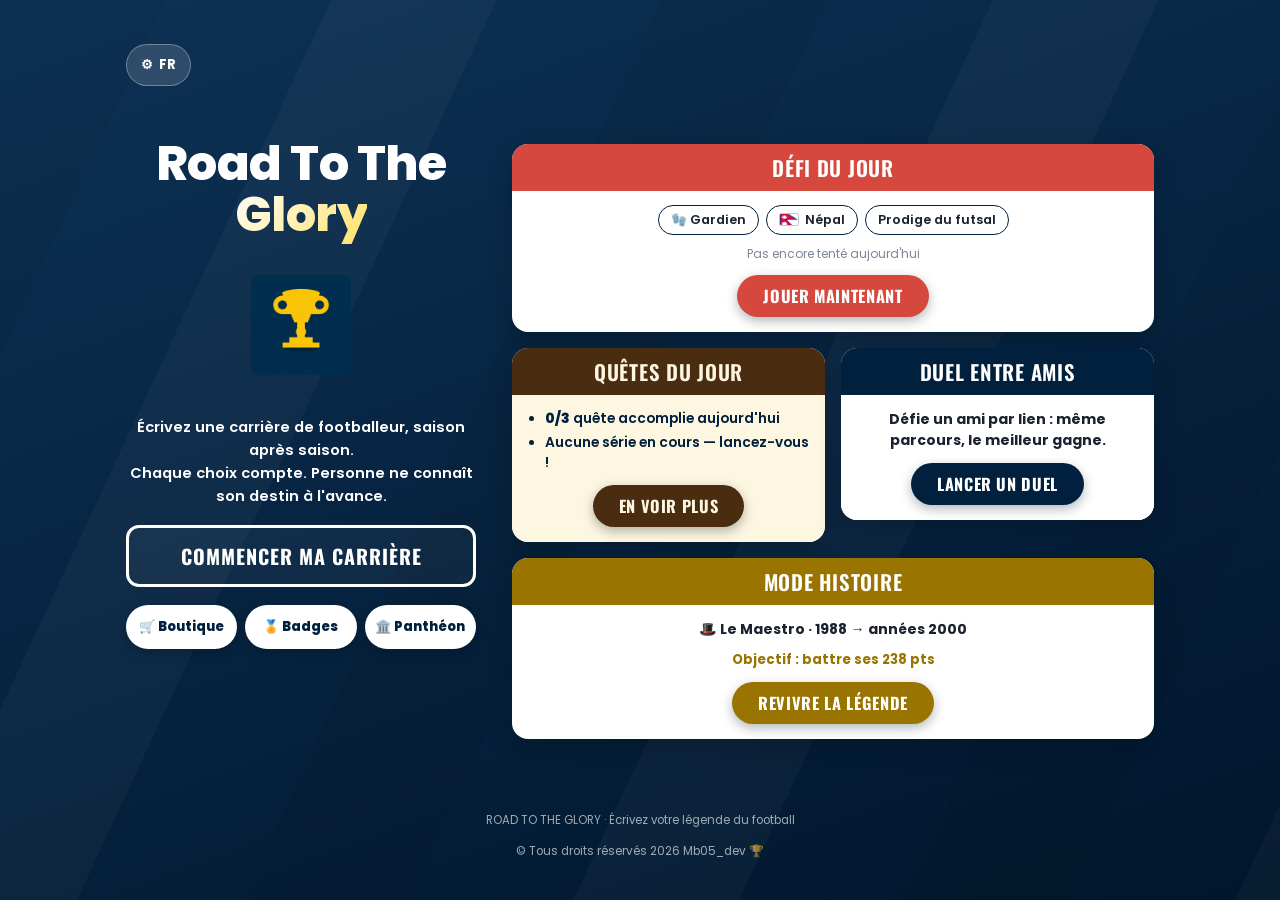
==== commit 6c7da8e9: "Refactor styles and update icons for improved theme consistency" ====
--- a/index.html
+++ b/index.html
@@ -45,7 +45,7 @@
 <link rel="preload" href="src/fonts/poppins-400-latin.woff2" as="font" type="font/woff2" crossorigin />
 <link rel="preload" href="src/fonts/oswald-600-latin.woff2" as="font" type="font/woff2" crossorigin />
 
-<link rel="stylesheet" href="style.css?v=12.00" />
+<link rel="stylesheet" href="style.css" />
 </head>
 <body>
 <div id="app">
--- a/style.css
+++ b/style.css
@@ -147,19 +147,18 @@
 }
 
 /* ============================================================
-   ROAD TO THE GLORY — styles v8 (refonte "marque orange").
-   Thème unique : fond orange de marque (#B35900, dérivé de #FF8200)
-   à bandes diagonales, cartes blanches à en-têtes colorés, titres
-   Oswald, textes Poppins.
+   Road To Glory — styles v9 (refonte "marque marine & or").
+   Thème unique : fond bleu marine de marque (#00274C) à bandes
+   diagonales, cartes blanches à en-têtes colorés, titres Oswald,
+   textes Poppins.
    Les variables restent le contrat entre composants : les textes
-   posés directement sur l'orange utilisent --on-green*, ceux posés
+   posés directement sur le marine utilisent --on-green*, ceux posés
    sur les cartes blanches utilisent --text-*.
-   Note de contraste : #FF8200 pur n'offre que ~2.5:1 sur blanc, trop
-   faible pour du texte étendu sur toute la page. --green (fond plein
-   écran) utilise donc une teinte plus profonde de la même famille
-   (#B35900, ~4.8:1 avec du blanc) ; le #FF8200 exact demandé reste la
-   couleur d'accent vive (--gold) : boutons, bordures, badges — bien
-   plus visible ainsi que noyé dans un aplat de page.
+   Note de contraste : contrairement à l'orange précédent, #00274C est
+   assez sombre (≈15:1 avec du blanc) pour servir DIRECTEMENT de fond
+   plein écran, et #FFCB05 assez lumineux (≈10:1 sur marine) pour
+   servir de texte D'ACCENT à même le fond — plus simple et plus net
+   que le schéma orange qui demandait une teinte dérivée pour le fond.
    ============================================================ */
 :root {
   --radius: 16px;
@@ -169,55 +168,55 @@
 
 body {
   /* Marque */
-  --green: #b35900;
-  --green-deep: #8a4300;
-  --green-ink: #4a2500;
-  --gold: #ff8200;
-  --gold-bright: #ffd699;
-  --gold-deep: #8a3d00;
+  --green: #00274c;
+  --green-deep: #001830;
+  --green-ink: #00203d;
+  --gold: #ffcb05;
+  --gold-bright: #ffe066;
+  --gold-deep: #997400;
   --red: #d6483d;
   --brown: #4a2d10;
-  --cream: #fdefd8;
+  --cream: #fdf6e0;
   --blue: #2f6fd6;
   --blue-soft: #245cb8;
 
   /* Cartes blanches */
   --card-bg: #ffffff;
-  --card-bg-2: #f7f4f1;
-  --text-0: #241c16;
-  --text-1: #5c5049;
-  --text-2: #8a7d74;
-  --accent: #b35900;
-  --accent-soft: #cc6a00;
+  --card-bg-2: #f2f4f7;
+  --text-0: #1a2230;
+  --text-1: #4d5666;
+  --text-2: #7d8699;
+  --accent: #00274c;
+  --accent-soft: #001830;
   --good: #23875a;
   --good-text: #23875a;
   --bad: #c1473b;
   --bad-text: #c1473b;
-  --money: #9c5c00;
-  --gold-soft: #a85a00;
-  --panel: rgba(179, 89, 0, 0.06);
-  --panel-2: rgba(179, 89, 0, 0.12);
-  --line: rgba(74, 37, 0, 0.13);
-  --line-strong: rgba(74, 37, 0, 0.24);
-  --shadow: rgba(40, 20, 4, 0.3);
-
-  /* Textes posés directement sur le fond orange */
+  --money: #7a5c00;
+  --gold-soft: #7a5c00;
+  --panel: rgba(0, 39, 76, 0.06);
+  --panel-2: rgba(0, 39, 76, 0.12);
+  --line: rgba(0, 24, 48, 0.13);
+  --line-strong: rgba(0, 24, 48, 0.24);
+  --shadow: rgba(0, 15, 30, 0.3);
+
+  /* Textes posés directement sur le fond marine */
   --on-green: #ffffff;
   --on-green-soft: rgba(255, 255, 255, 0.88);
   --on-green-faint: rgba(255, 255, 255, 0.62);
   --on-green-line: rgba(255, 255, 255, 0.32);
   --on-green-panel: rgba(255, 255, 255, 0.14);
 
-  /* Niveaux de club — dégradé gris → orange vif, en écho au thème
-     « Road to Glory » : plus on progresse, plus la couleur s'embrase. */
-  --lvl-regional: #ff0000;
-  --lvl-d4: #f2ff00;
-  --lvl-d3: #33e81f;
-  --lvl-d2: #0037ff;
-  --lvl-d1: #9d00ff;
-  --lvl-elite: #ff8001;
-
-  background: linear-gradient(160deg, #4caf50 0%, #388e3c 100%);
+  /* Paliers de prestige (lycée/université/pro) — dégradé gris → bleu → or :
+     de l'anonymat à la lumière des projecteurs. */
+  --lvl-regional: #9a9a9a;
+  --lvl-d4: #5c7a9a;
+  --lvl-d3: #3d6a97;
+  --lvl-d2: #2a5f9e;
+  --lvl-d1: #f4c430;
+  --lvl-elite: #ffcb05;
+
+  background: linear-gradient(160deg, var(--green) 0%, var(--green-deep) 100%);
 }
 
 /* Le fond vit sur une couche FIXE plein écran : bandes diagonales
@@ -228,12 +227,12 @@
   inset: 0;
   z-index: -1;
   background:
-    linear-gradient(160deg, rgba(255, 255, 255, 0.06), rgba(0, 0, 0, 0.06)),
+    linear-gradient(160deg, rgba(255, 255, 255, 0.05), rgba(0, 0, 0, 0.08)),
     repeating-linear-gradient(
       115deg,
-      rgba(0, 0, 0, 0.05) 0 150px,
+      rgba(0, 0, 0, 0.06) 0 150px,
       rgba(0, 0, 0, 0) 150px 300px,
-      rgba(255, 255, 255, 0.035) 300px 450px,
+      rgba(255, 255, 255, 0.03) 300px 450px,
       rgba(0, 0, 0, 0) 450px 600px
     ),
     linear-gradient(160deg, var(--green) 0%, var(--green-deep) 100%);
@@ -285,7 +284,7 @@
 .home-hero {
   width: min(88%, 350px);
   height: auto;
-  filter: drop-shadow(0 10px 24px rgba(40, 20, 4, 0.35));
+  filter: drop-shadow(0 10px 24px rgba(0, 15, 30, 0.35));
 }
 .title {
   font-size: clamp(2.3rem, 10vw, 3rem);
@@ -295,9 +294,9 @@
   color: var(--on-green);
   margin: -6px 0 0;
 }
-/* Mot « Glory » du titre : dégradé blanc → orange clair en fondu de texte,
-   même procédé que .wc-champion (Coupe du Monde) pour rester cohérent avec
-   le reste de la charte. */
+/* Accent du titre : dégradé blanc → or en fondu de texte,
+   même procédé que .wc-champion pour rester cohérent avec le reste
+   de la charte (nom de classe conservé depuis Road To The Glory). */
 .wm-glory {
   background: linear-gradient(135deg, #fff, var(--gold-bright));
   -webkit-background-clip: text;
@@ -407,7 +406,7 @@
 .duel-panel .hc-cta { background: var(--green-ink); }
 .story-panel .hc-cta { background: var(--gold-deep); }
 
-.hc-text { margin: 0; font-size: 0.88rem; font-weight: 700; color: #241c16; }
+.hc-text { margin: 0; font-size: 0.88rem; font-weight: 700; color: #1a2230; }
 .story-best { font-size: 0.82rem; font-weight: 700; color: var(--gold-deep); }
 
 /* ---------- Mode Histoire : écran des légendes ---------- */
@@ -498,7 +497,7 @@
   text-align: left;
   font-size: 0.86rem;
   font-weight: 600;
-  color: #4a2500;
+  color: #00203d;
   display: flex;
   flex-direction: column;
   gap: 4px;
@@ -512,7 +511,7 @@
   font-weight: 600;
   color: var(--text-0);
   background: #fff;
-  border: 1.6px solid #4a2500;
+  border: 1.6px solid #00203d;
   padding: 5px 12px;
   border-radius: 999px;
   display: inline-flex;
@@ -564,7 +563,7 @@
 }
 .perk-card.perk-equipped-card {
   border: 2px solid var(--gold);
-  background: linear-gradient(135deg, rgba(255, 130, 0, 0.1), var(--card-bg));
+  background: linear-gradient(135deg, rgba(255, 203, 5, 0.1), var(--card-bg));
 }
 .perk-icon { font-size: 1.7rem; flex-shrink: 0; }
 .perk-body { flex: 1; min-width: 0; }
@@ -623,7 +622,7 @@
 .duel-body .rival-compare { margin-bottom: 10px; }
 .duel-body .btn { width: 100%; margin-top: 10px; }
 .duel-body .rival-verdict { color: var(--on-green-soft); }
-.duel-note { text-align: center; font-size: 0.8rem; color: #ffe3c2; font-weight: 700; margin: 10px 0 0; min-height: 1em; }
+.duel-note { text-align: center; font-size: 0.8rem; color: #fff3c2; font-weight: 700; margin: 10px 0 0; min-height: 1em; }
 
 /* ---------- Écran quêtes ---------- */
 .quest-hero {
@@ -659,7 +658,7 @@
   border: 1px solid var(--line-strong);
   transition: background 0.2s ease;
 }
-.streak-dot.on { background: var(--gold); border-color: var(--gold); box-shadow: 0 0 8px rgba(255, 130, 0, 0.5); }
+.streak-dot.on { background: var(--gold); border-color: var(--gold); box-shadow: 0 0 8px rgba(255, 203, 5, 0.5); }
 .quest-hero-stats {
   display: flex; justify-content: center; gap: 10px;
   margin-top: 14px; padding-top: 14px;
@@ -725,11 +724,11 @@
 /* Défi légendaire : traitement doré premium */
 .legend-wrap .quest-card {
   border: 1.5px solid var(--gold);
-  background: linear-gradient(135deg, rgba(255, 214, 153, 0.16), var(--card-bg) 65%);
-  box-shadow: 0 4px 16px rgba(55, 25, 0, 0.3);
+  background: linear-gradient(135deg, rgba(255, 224, 102, 0.16), var(--card-bg) 65%);
+  box-shadow: 0 4px 16px rgba(60, 45, 0, 0.3);
 }
 .legend-wrap .quest-card.quest-card-done {
-  background: linear-gradient(135deg, rgba(255, 214, 153, 0.3), var(--card-bg) 70%);
+  background: linear-gradient(135deg, rgba(255, 224, 102, 0.3), var(--card-bg) 70%);
 }
 .legend-wrap .qc-pts { color: var(--gold-soft); }
 
@@ -894,7 +893,7 @@
 }
 @keyframes online-badge-pop { from { transform: scale(0.4); opacity: 0; } to { transform: scale(1); opacity: 1; } }
 /* Survol : remplissage doré OPAQUE (plus de fond translucide délavé). */
-.online-btn:hover { transform: translateY(-1px); box-shadow: 0 8px 20px rgba(255, 130, 0, 0.32); background: var(--gold); border-color: var(--gold); color: #3a2c05; }
+.online-btn:hover { transform: translateY(-1px); box-shadow: 0 8px 20px rgba(255, 203, 5, 0.32); background: var(--gold); border-color: var(--gold); color: #3a2c05; }
 .online-btn:active { transform: translateY(0); }
 @media (max-width: 360px) { .online-btn { font-size: 0.78rem; padding: 11px 4px; } }
 
@@ -952,7 +951,7 @@
 .natl-row {
   display: grid; grid-template-columns: 2.4em 1fr auto 2.6em;
   align-items: center; gap: 8px;
-  padding: 6px 4px; border-bottom: 1px solid rgba(74, 37, 0, 0.08);
+  padding: 6px 4px; border-bottom: 1px solid rgba(0, 24, 48, 0.08);
   font-size: 0.92rem;
 }
 .natl-row:last-child { border-bottom: none; }
@@ -997,7 +996,7 @@
   align-items: center;
   justify-content: center;
   padding: 20px;
-  background: rgba(30, 16, 4, 0.66);
+  background: rgba(0, 10, 20, 0.66);
   backdrop-filter: blur(4px);
   -webkit-backdrop-filter: blur(4px);
   animation: modalFade 0.2s ease;
@@ -1085,7 +1084,7 @@
   margin-top: 18px;
   box-shadow: 0 6px 18px var(--shadow);
 }
-.btn-secondary:hover { background: #fdf4ee; }
+.btn-secondary:hover { background: #eef2f7; }
 /* Barre du tunnel de création : Retour à gauche, tirage complet à droite.
    order:-1 la remonte en tête du flex-column sans toucher à l'ordre du HTML.
    Elle défile AVEC la page : une barre collante imposerait un fond opaque pour
@@ -1125,7 +1124,7 @@
   font-family: var(--font);
   font-size: 0.85rem;
   font-weight: 700;
-  color: var(--green-deep, #8a4300);
+  color: var(--green-deep, #001830);
   background: var(--gold);
   border: none;
   border-radius: 999px;
@@ -1179,7 +1178,7 @@
   width: 8px; height: 8px; border-radius: 50%;
   background: var(--on-green-line);
 }
-.step-dot.active { background: var(--gold-bright); box-shadow: 0 0 8px rgba(255, 214, 153, 0.8); }
+.step-dot.active { background: var(--gold-bright); box-shadow: 0 0 8px rgba(255, 224, 102, 0.8); }
 .step-dot.done { background: #fff; }
 .pot-stars { color: var(--gold-soft); font-weight: 700; letter-spacing: 2px; }
 /* Cas particulier : à l'écran académie, ces étoiles sont posées directement
@@ -1217,7 +1216,7 @@
   border-radius: 6px;
   margin: 0 auto 8px;
   border: 1px solid var(--line-strong);
-  box-shadow: 0 2px 8px rgba(40, 20, 4, 0.18);
+  box-shadow: 0 2px 8px rgba(0, 15, 30, 0.18);
 }
 .nat-name { font-weight: 600; font-size: 0.85rem; }
 .nat-count { display: block; margin-top: 4px; font-size: 0.72rem; color: var(--text-2); font-weight: 500; }
@@ -1269,7 +1268,7 @@
 .level-d3 { background: var(--lvl-d3); }
 .level-d2 { background: var(--lvl-d2); }
 .level-d1 { background: var(--lvl-d1); }
-.level-elite { background: linear-gradient(135deg, #ffb347, var(--lvl-elite)); box-shadow: 0 0 10px rgba(255, 130, 0, 0.6); }
+.level-elite { background: linear-gradient(135deg, #ffe066, var(--lvl-elite)); box-shadow: 0 0 10px rgba(255, 203, 5, 0.6); }
 .loan-tag {
   display: inline-block;
   border: 1px solid var(--blue);
@@ -1337,7 +1336,7 @@
   box-shadow: 0 3px 10px var(--shadow);
 }
 .ovr-badge {
-  background: linear-gradient(135deg, #fff1e0, #ffd9a8);
+  background: linear-gradient(135deg, #fff8e0, #ffe89e);
   color: var(--gold-deep);
   font-size: 0.95rem;
 }
@@ -1479,8 +1478,8 @@
 .profile-meta { font-size: 0.76rem; color: var(--text-1); margin: 10px 0 0; }
 .profile-traits { margin-top: 10px; display: flex; flex-wrap: wrap; gap: 6px; }
 .trait-chip {
-  background: rgba(255, 130, 0, 0.12);
-  border: 1px solid rgba(255, 130, 0, 0.45);
+  background: rgba(255, 203, 5, 0.12);
+  border: 1px solid rgba(255, 203, 5, 0.45);
   color: var(--gold-soft);
   border-radius: 999px;
   padding: 4px 10px;
@@ -1495,7 +1494,7 @@
   align-items: center;
   gap: 12px;
   background: var(--panel-2);
-  border: 1px solid rgba(179, 89, 0, 0.3);
+  border: 1px solid rgba(0, 39, 76, 0.3);
   border-radius: 14px;
   padding: 12px 14px;
   margin: 4px 0 18px;
@@ -1567,7 +1566,7 @@
 }
 .game-card.tone-great {
   border-color: var(--gold-bright);
-  box-shadow: 0 0 30px rgba(255, 214, 153, 0.45), 0 12px 30px var(--shadow);
+  box-shadow: 0 0 30px rgba(255, 224, 102, 0.45), 0 12px 30px var(--shadow);
 }
 .game-card.tone-good { border-color: rgba(35, 135, 90, 0.6); }
 .game-card.tone-bad { border-color: rgba(214, 72, 61, 0.5); }
@@ -1617,7 +1616,7 @@
   font-family: var(--font);
   transition: background 0.15s ease, border-color 0.15s ease, transform 0.15s ease, opacity 0.2s ease;
 }
-.opt-btn:hover { background: #fdeee0; border-color: var(--green); }
+.opt-btn:hover { background: #eef2f7; border-color: var(--green); }
 .opt-btn:active { transform: scale(0.97); }
 .opt-btn.thinking, .opt-btn:disabled { opacity: 0.35; pointer-events: none; }
 .opt-hint {
@@ -1658,10 +1657,10 @@
 }
 .fx-good { background: rgba(35, 135, 90, 0.1); border: 1px solid rgba(35, 135, 90, 0.5); color: var(--good-text); }
 .fx-bad { background: rgba(214, 72, 61, 0.09); border: 1px solid rgba(214, 72, 61, 0.5); color: var(--bad-text); }
-.fx-money { background: rgba(255, 130, 0, 0.11); border: 1px solid rgba(255, 130, 0, 0.5); color: var(--money); }
+.fx-money { background: rgba(255, 203, 5, 0.11); border: 1px solid rgba(255, 203, 5, 0.5); color: var(--money); }
 .fx-trophy {
-  background: rgba(255, 214, 153, 0.16);
-  border: 1px solid rgba(255, 130, 0, 0.65);
+  background: rgba(255, 224, 102, 0.16);
+  border: 1px solid rgba(255, 203, 5, 0.65);
   color: var(--gold-soft);
   animation: chipIn 0.35s ease forwards, trophyGlow 1.8s ease-in-out 0.5s infinite;
 }
@@ -1934,7 +1933,7 @@
   color: var(--text-1);
 }
 .mv-value { font-weight: 800; color: var(--green); }
-.mv-peak .mv-value { color: var(--gold-soft, #a85a00); }
+.mv-peak .mv-value { color: var(--gold-soft, #7a5c00); }
 .mv-chart {
   display: block;
   width: 100%;
@@ -1943,10 +1942,10 @@
 }
 .mv-area { fill: var(--accent-soft, var(--green)); opacity: 0.16; }
 .mv-line { fill: none; stroke: var(--green); stroke-width: 1.6; vector-effect: non-scaling-stroke; }
-.mv-dot { fill: var(--gold-soft, #a85a00); }
+.mv-dot { fill: var(--gold-soft, #7a5c00); }
 @keyframes trophyGlow {
   0%, 100% { text-shadow: none; }
-  50% { text-shadow: 0 0 12px rgba(255, 214, 153, 0.9); }
+  50% { text-shadow: 0 0 12px rgba(255, 224, 102, 0.9); }
 }
 .pc-story {
   font-size: 0.92rem;
@@ -2019,7 +2018,7 @@
 .path-step {
   position: relative;
   padding-left: 18px;
-  border-left: 2px solid rgba(255, 130, 0, 0.4);
+  border-left: 2px solid rgba(255, 203, 5, 0.4);
   font-size: 0.85rem;
 }
 .path-step::before {
@@ -2090,7 +2089,7 @@
   border-radius: 12px;
   padding: 12px 10px;
   text-align: left;
-  box-shadow: 0 4px 12px rgba(40, 20, 4, 0.12);
+  box-shadow: 0 4px 12px rgba(0, 15, 30, 0.12);
 }
 .rival-col-name {
   font-weight: 700;
@@ -2186,7 +2185,7 @@
   gap: 5px;
   box-shadow: 0 4px 12px var(--shadow);
 }
-.badge-item.unlocked { border-color: rgba(255, 130, 0, 0.65); }
+.badge-item.unlocked { border-color: rgba(255, 203, 5, 0.65); }
 .badge-item.badge-platine.unlocked {
   border-color: rgba(138, 95, 208, 0.75);
   box-shadow: 0 0 18px rgba(138, 95, 208, 0.4);
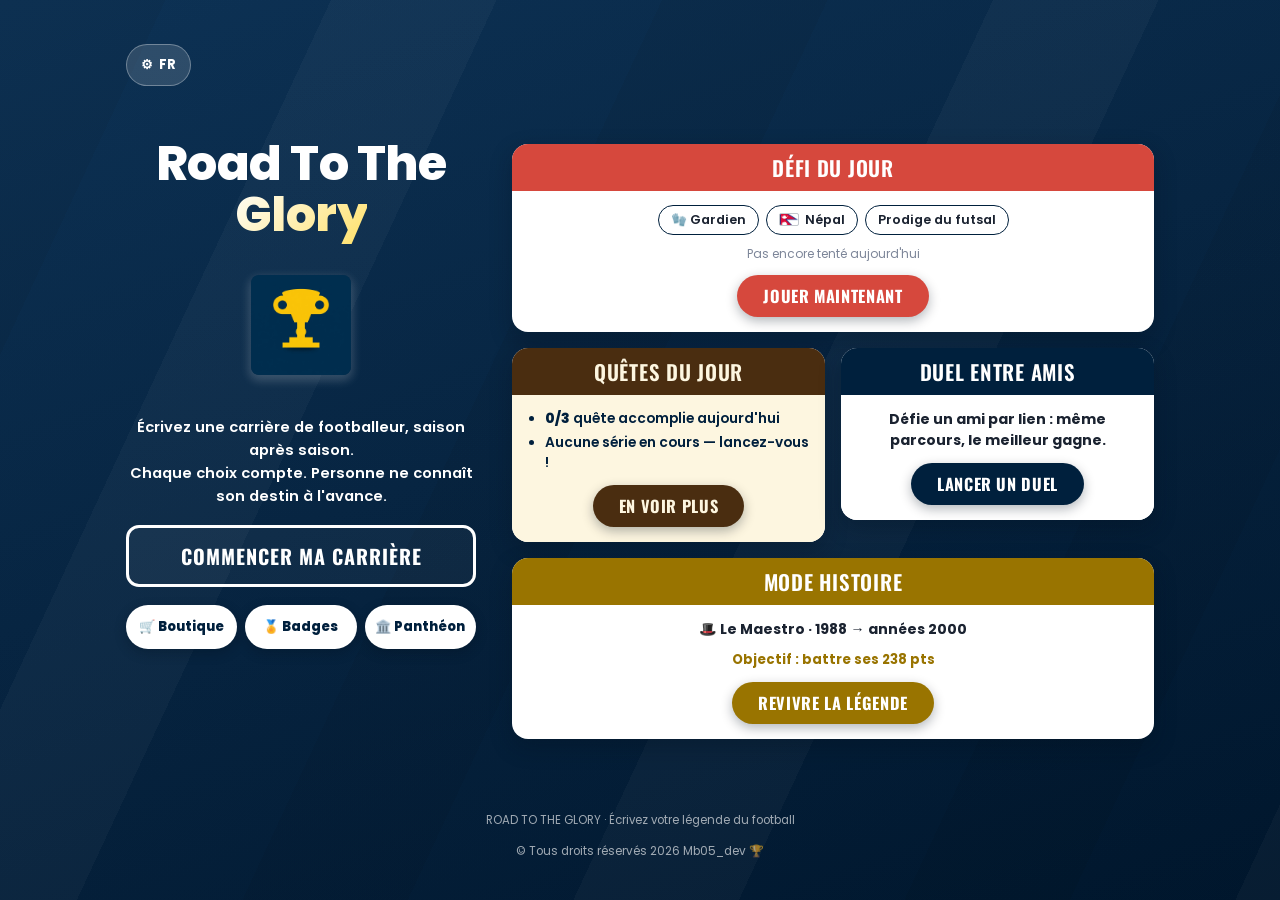
==== commit 4b4a278e: "Update country salary multiplier for Qatar and replace favicon with new icon image" ====
--- a/index.html
+++ b/index.html
@@ -35,7 +35,7 @@
 <meta name="twitter:description" content="Un jeu de carrière de footballeur où chaque choix compte. Transferts, Ballon d'Or, Coupe du Monde — écrivez votre légende." />
 
 <!-- Icônes & PWA -->
-<link rel="icon" type="image/svg+xml" href="favicon.svg" />
+<link rel="icon" type="image/svg+xml" href="src/img/icon-512.png" />
 <link rel="apple-touch-icon" href="src/img/icon-512.png" />
 <link rel="manifest" href="site.webmanifest" />
 
@@ -76,7 +76,7 @@
     <div class="home-wrap">
       <div class="home-side">
         <h1 class="title" id="home-title">Road To The <span class="wm-glory">Glory</span></h1>
-        <p><img src="/src/img/icon-512.png" alt="" style="border-radius: 8%;" height="100px"></p>
+        <p><img src="/src/img/icon-512.png" alt="" style="border-radius: 8%; box-shadow: 0px 4px 10px 2px #ffffff2e;" height="100px"></p>
         <p class="tagline">Écrivez une carrière de footballeur, saison après saison.<br/>Chaque choix compte. Personne ne connaît son destin à l'avance.</p>
         <!-- Compteur communautaire (total anonyme). Placé sous l'accroche : il
              sert de preuve sociale avant le bouton de départ, pas de bilan en
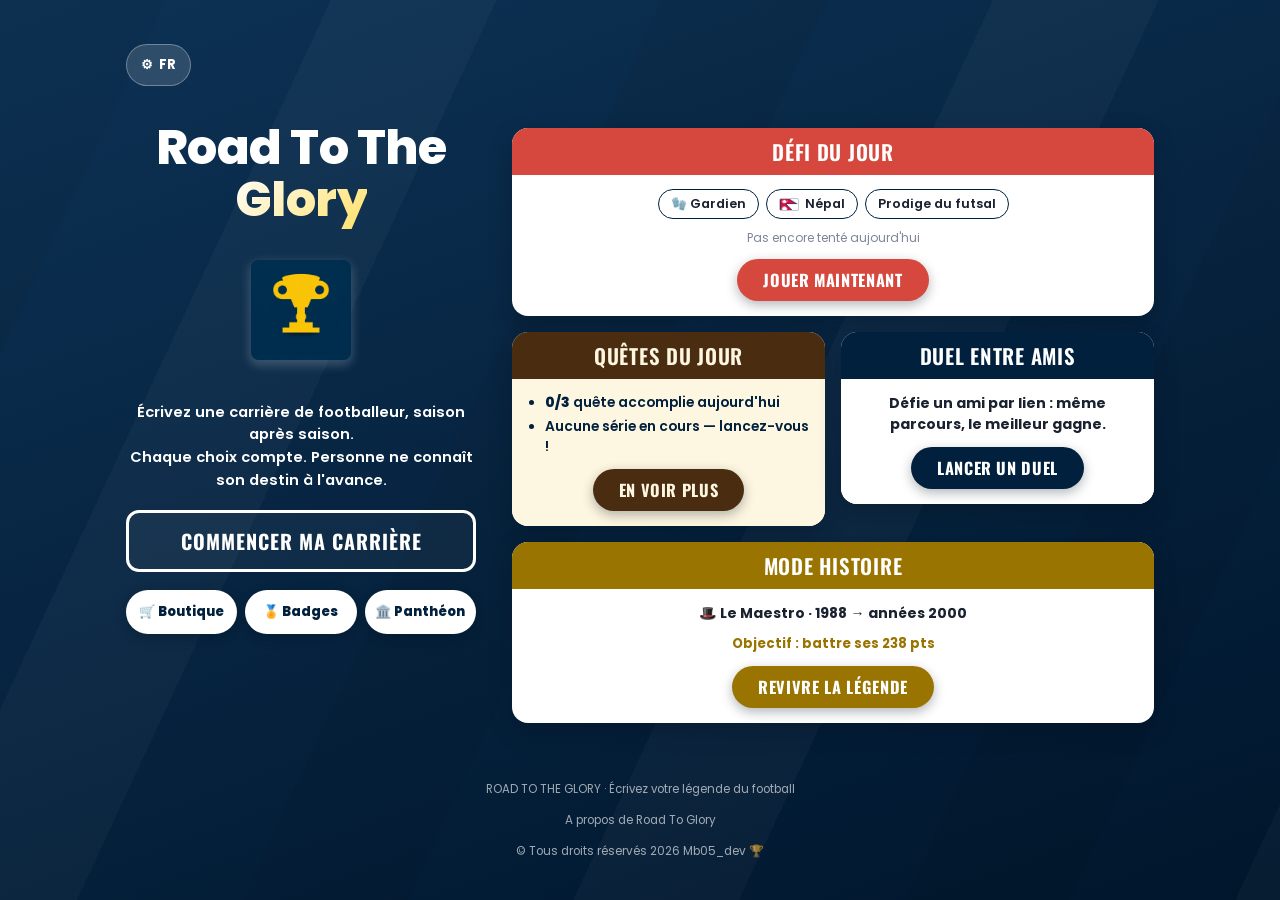
==== commit 686e8dab: "Update README and privacy policy, add 'About' link, and enhance styles for improved user experience" ====
--- a/index.html
+++ b/index.html
@@ -108,9 +108,13 @@
       <p class="home-meta" id="home-meta"></p>
     </div>
     <p class="brand-credit" id="brand-credit"></p>
-    <a class="github-link" href=""  target="_blank" rel="noopener" >
-      <span>&copy; Tous droits réservés 2026 Mb05_dev 🏆</span>
-    </a>
+    <a href="privacy.html" class="apropos" style="display: inline-flex; align-items: center; align-self: center; gap: 6px; margin-top: 14px; color: var(--on-green-faint); font-size: 0.74rem; text-decoration: none;">A propos de Road To Glory</a>
+    <style>
+      .apropos:hover {
+        color: white;
+      }
+    </style>
+    <a class="github-link" href=""  target="_blank" rel="noopener" ><span>&copy; Tous droits réservés 2026 Mb05_dev 🏆</span> </a>
   </section>
 
   <!-- ============ ÉCRAN BADGES ============ -->
--- a/style.css
+++ b/style.css
@@ -774,6 +774,10 @@
   font-size: 0.72rem;
   margin: 18px 0 0;
 }
+.apropos {
+  transition: color 0.15s ease;
+}
+
 /* Lien vers le dépôt GitHub, discret en pied d'accueil. */
 .github-link {
   display: inline-flex;
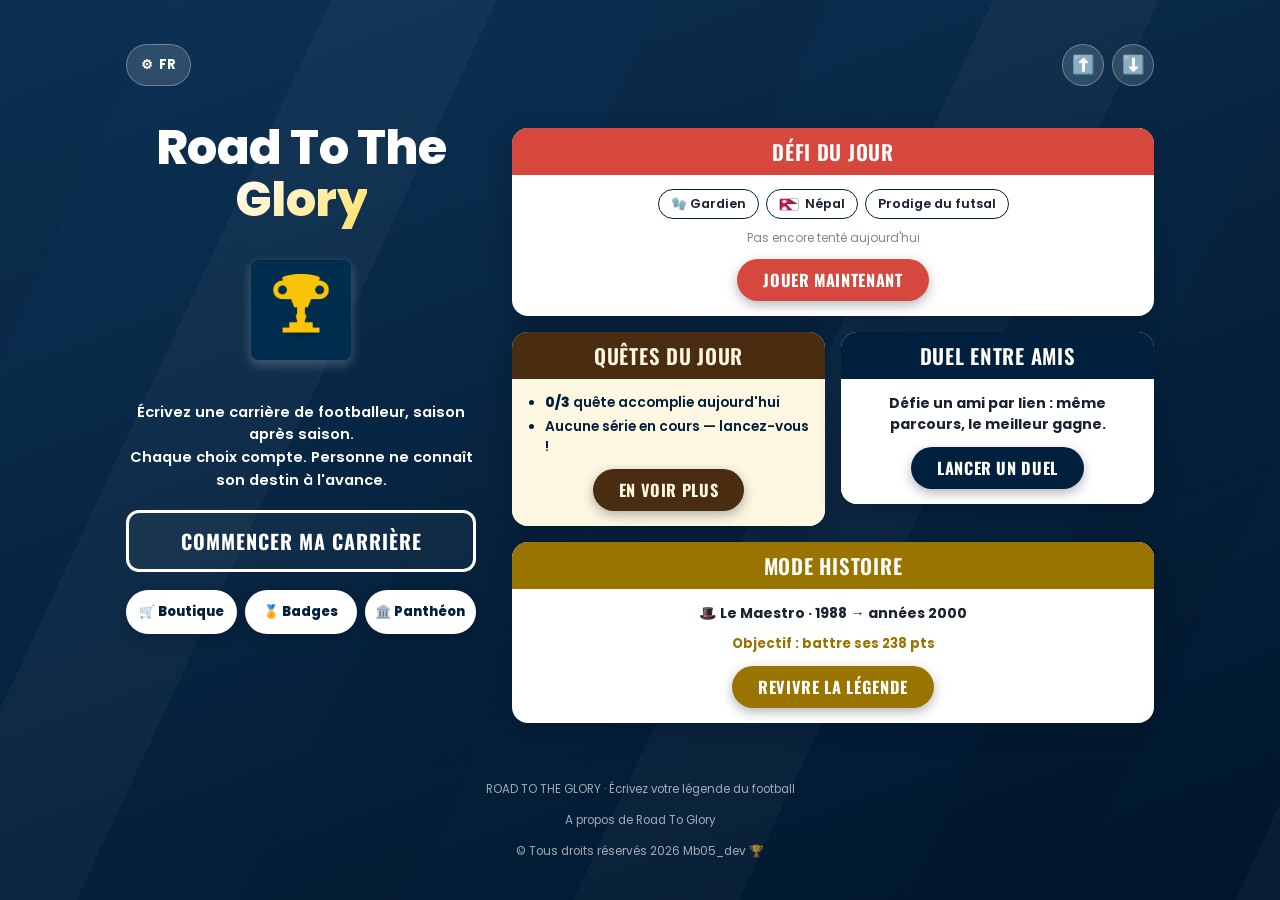
==== commit 58d54562: "feat: implement local save/export functionality and update styles - Added save-io.js for local save " ====
--- a/index.html
+++ b/index.html
@@ -13,7 +13,7 @@
   style-src 'self' 'unsafe-inline';
   img-src 'self' data: blob:;
   font-src 'self';
-  connect-src 'self' https://*.supabase.co wss://*.supabase.co;
+  connect-src 'self';
   manifest-src 'self';
   worker-src 'self';
   object-src 'none';
@@ -52,11 +52,11 @@
 
   <!-- ============ ÉCRAN ACCUEIL ============ -->
   <section id="screen-home" class="screen active">
-    <!-- Compte + langue : rangée à part, AU-DESSUS de tout le reste (titre ET
-         cartes), en flux normal — pas en position:absolute par-dessus le
-         titre (un titre large y passait dessous au lieu d'être repoussé). Le
-         titre reste ainsi aligné avec le haut de la carte Défi du jour,
-         comme avant. -->
+    <!-- Sauvegarde (export/import) + langue : rangée à part, AU-DESSUS de tout
+         le reste (titre ET cartes), en flux normal — pas en position:absolute
+         par-dessus le titre (un titre large y passait dessous au lieu d'être
+         repoussé). Le titre reste ainsi aligné avec le haut de la carte Défi
+         du jour, comme avant. -->
     <div class="home-topbar">
       <div class="lang-switch" id="lang-switch">
         <button class="lang-fab" id="btn-lang" aria-haspopup="true" aria-expanded="false" aria-label="Langue" title="Langue">⚙ <span id="lang-current">FR</span></button>
@@ -68,7 +68,11 @@
           </div>
         </div>
       </div>
-      <button class="account-fab" id="btn-account" style="display:none" aria-label="Mon compte" title="Mon compte">👤</button>
+      <div class="save-io" id="save-io">
+        <button class="save-io-fab" id="btn-export" aria-label="Exporter ma sauvegarde" title="Exporter ma sauvegarde">⬆️</button>
+        <button class="save-io-fab" id="btn-import" aria-label="Importer une sauvegarde" title="Importer une sauvegarde">⬇️</button>
+      </div>
+      <input type="file" id="import-file-input" accept="application/json,.json" hidden />
     </div>
     <!-- .home-side / .home-cards : wrappers de MISE EN PAGE uniquement. En mobile
          ils sont neutralisés (display: contents) → rendu strictement identique à
@@ -108,12 +112,7 @@
       <p class="home-meta" id="home-meta"></p>
     </div>
     <p class="brand-credit" id="brand-credit"></p>
-    <a href="privacy.html" class="apropos" style="display: inline-flex; align-items: center; align-self: center; gap: 6px; margin-top: 14px; color: var(--on-green-faint); font-size: 0.74rem; text-decoration: none;">A propos de Road To Glory</a>
-    <style>
-      .apropos:hover {
-        color: white;
-      }
-    </style>
+    <a class="github-link" href="privacy.html" >A propos de Road To Glory</a>
     <a class="github-link" href=""  target="_blank" rel="noopener" ><span>&copy; Tous droits réservés 2026 Mb05_dev 🏆</span> </a>
   </section>
 
@@ -406,26 +405,23 @@
 
 <!-- Contenu du jeu. Les trois gros catalogues sont autonomes et chargés AVANT
      data.js, qui les recense dans son bloc d'export Node. -->
-<script src="data-clubs.js?v=12.00"></script>
-<script src="data-moments.js?v=12.00"></script>
-<script src="data-events.js?v=12.00"></script>
-<script src="data.js?v=12.00"></script>
-<script src="engine.js?v=12.00"></script>
-<script src="game.js?v=12.00"></script>
+<script src="data-clubs.js?v=12.10"></script>
+<script src="data-moments.js?v=12.10"></script>
+<script src="data-events.js?v=12.10"></script>
+<script src="data.js?v=12.10"></script>
+<script src="engine.js?v=12.10"></script>
+<script src="game.js?v=12.10"></script>
 <!-- Module annexe : export de la fiche en image + partage. Doit suivre game.js (il lit window.OE). -->
-<script src="game-card.js?v=12.00"></script>
+<script src="game-card.js?v=12.10"></script>
 <!-- Traduction. Le pack de contenu pèse 363 ko : il n'est chargé QUE si la
      langue anglaise est retenue — un joueur francophone ne le télécharge
      jamais. document.write est ici volontaire : il garantit que le pack est
      en place AVANT i18n.js, qui traduit les données dès son exécution. -->
-<script src="i18n-boot.js?v=12.00"></script>
-<script src="i18n.js?v=12.00"></script>
-<!-- Compte & sauvegarde cloud (optionnel, désactivé tant que supabase-config.js est vide) -->
-<script src="src/vendor/supabase.js?v=12.00"></script>
-<script src="src/supabase-config.js?v=12.00"></script>
-<script src="src/badwords.js?v=12.00"></script>
-<script src="account.js?v=12.00"></script>
-<script src="room.js?v=12.00"></script>
-<script src="sw-register.js?v=12.00"></script>
+<script src="i18n-boot.js?v=12.10"></script>
+<script src="i18n.js?v=12.10"></script>
+<!-- Sauvegarde locale : export/import d'un fichier JSON, aucun compte ni serveur. -->
+<script src="save-io.js?v=12.10"></script>
+<script src="room.js?v=12.10"></script>
+<script src="sw-register.js?v=12.10"></script>
 </body>
 </html>
--- a/style.css
+++ b/style.css
@@ -812,16 +812,17 @@
   width: 100%;
   margin: 10px 0 2px;
 }
-.account-fab {
+.save-io { display: flex; gap: 8px; }
+.save-io-fab {
   width: 42px; height: 42px; border-radius: 50%;
   border: 1px solid var(--on-green-line); background: var(--on-green-panel);
   color: var(--on-green); font-size: 1.15rem; line-height: 1; cursor: pointer;
   display: flex; align-items: center; justify-content: center;
   transition: background 0.15s ease, transform 0.12s ease;
 }
-.account-fab:hover { background: rgba(255, 255, 255, 0.22); transform: translateY(-1px); }
-.account-fab:active { transform: scale(0.95); }
-.account-fab:focus-visible { outline: 2px solid var(--on-green); outline-offset: 2px; }
+.save-io-fab:hover { background: rgba(255, 255, 255, 0.22); transform: translateY(-1px); }
+.save-io-fab:active { transform: scale(0.95); }
+.save-io-fab:focus-visible { outline: 2px solid var(--on-green); outline-offset: 2px; }
 
 /* ---------- Sélecteur de langue ----------
    Dans .home-topbar, à côté du bouton de compte. Reprend les tons "sur fond vert". */
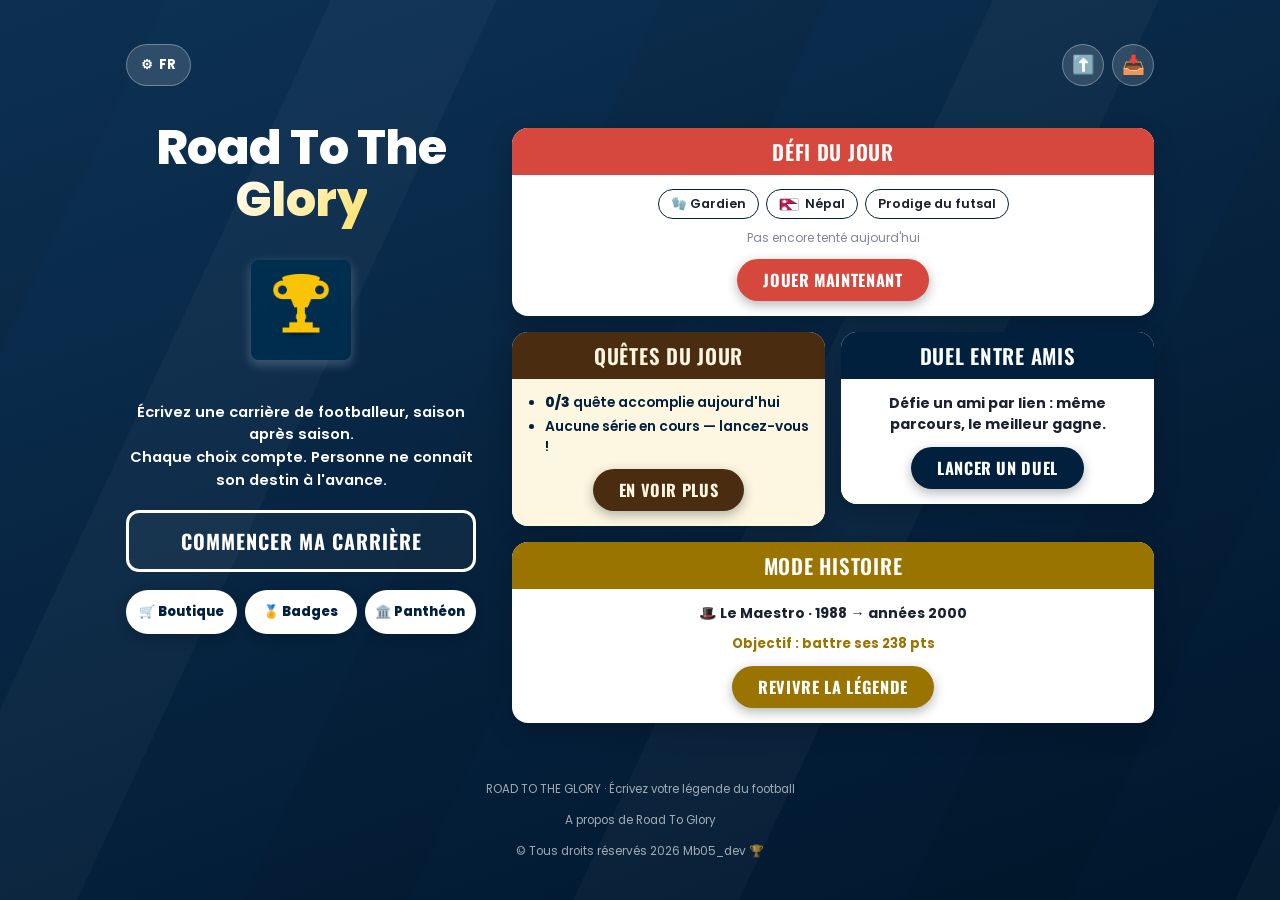
==== commit 76915c82: "fix: update import button icon for better clarity" ====
--- a/index.html
+++ b/index.html
@@ -70,7 +70,7 @@
       </div>
       <div class="save-io" id="save-io">
         <button class="save-io-fab" id="btn-export" aria-label="Exporter ma sauvegarde" title="Exporter ma sauvegarde">⬆️</button>
-        <button class="save-io-fab" id="btn-import" aria-label="Importer une sauvegarde" title="Importer une sauvegarde">⬇️</button>
+        <button class="save-io-fab" id="btn-import" aria-label="Importer une sauvegarde" title="Importer une sauvegarde">📥</button>
       </div>
       <input type="file" id="import-file-input" accept="application/json,.json" hidden />
     </div>
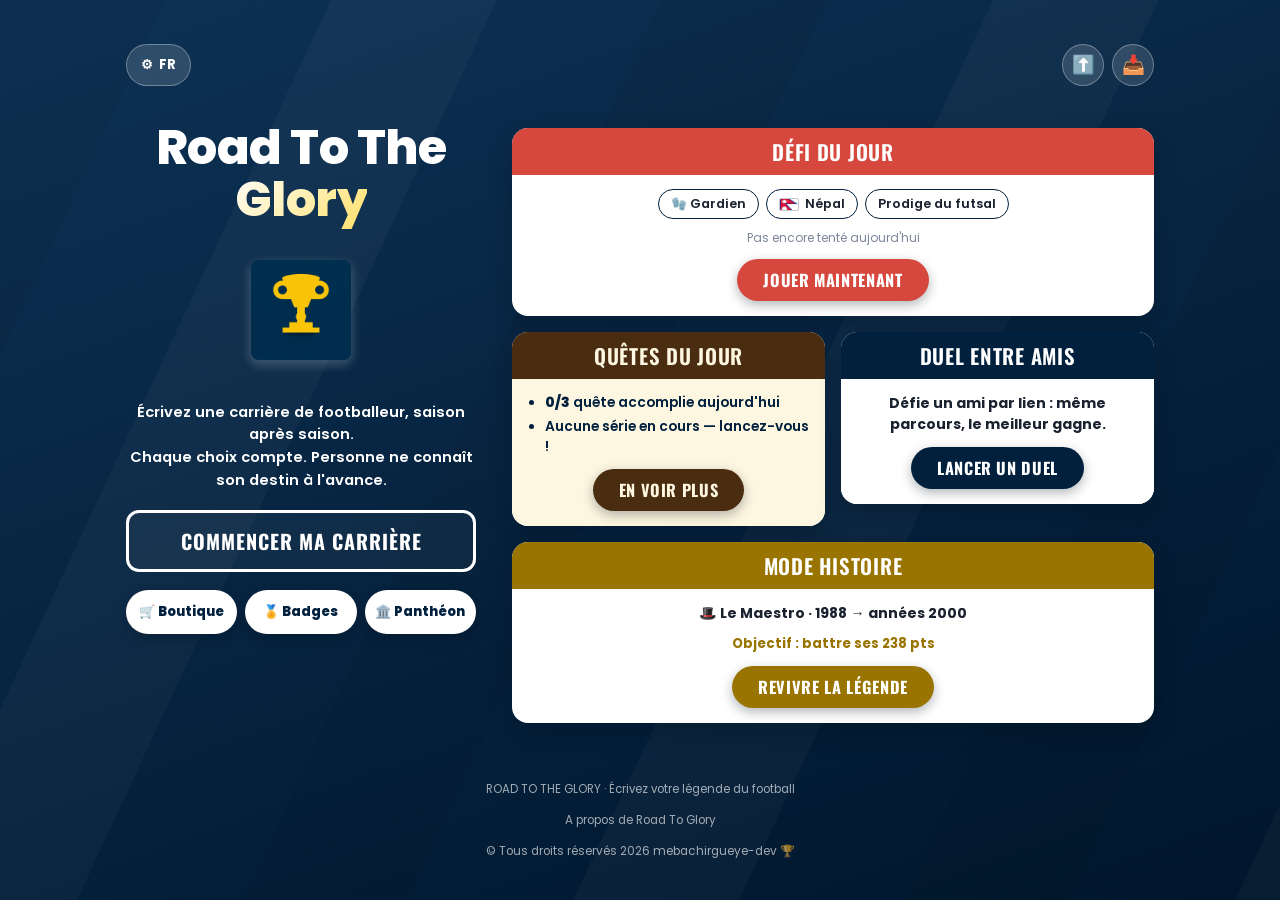
==== commit 63aeb4e9: "Update copyright notice in index.html" ====
--- a/index.html
+++ b/index.html
@@ -113,7 +113,7 @@
     </div>
     <p class="brand-credit" id="brand-credit"></p>
     <a class="github-link" href="privacy.html" >A propos de Road To Glory</a>
-    <a class="github-link" href=""  target="_blank" rel="noopener" ><span>&copy; Tous droits réservés 2026 Mb05_dev 🏆</span> </a>
+    <a class="github-link" href=""  target="_blank" rel="noopener" ><span>&copy; Tous droits réservés 2026 mebachirgueye-dev 🏆</span> </a>
   </section>
 
   <!-- ============ ÉCRAN BADGES ============ -->
